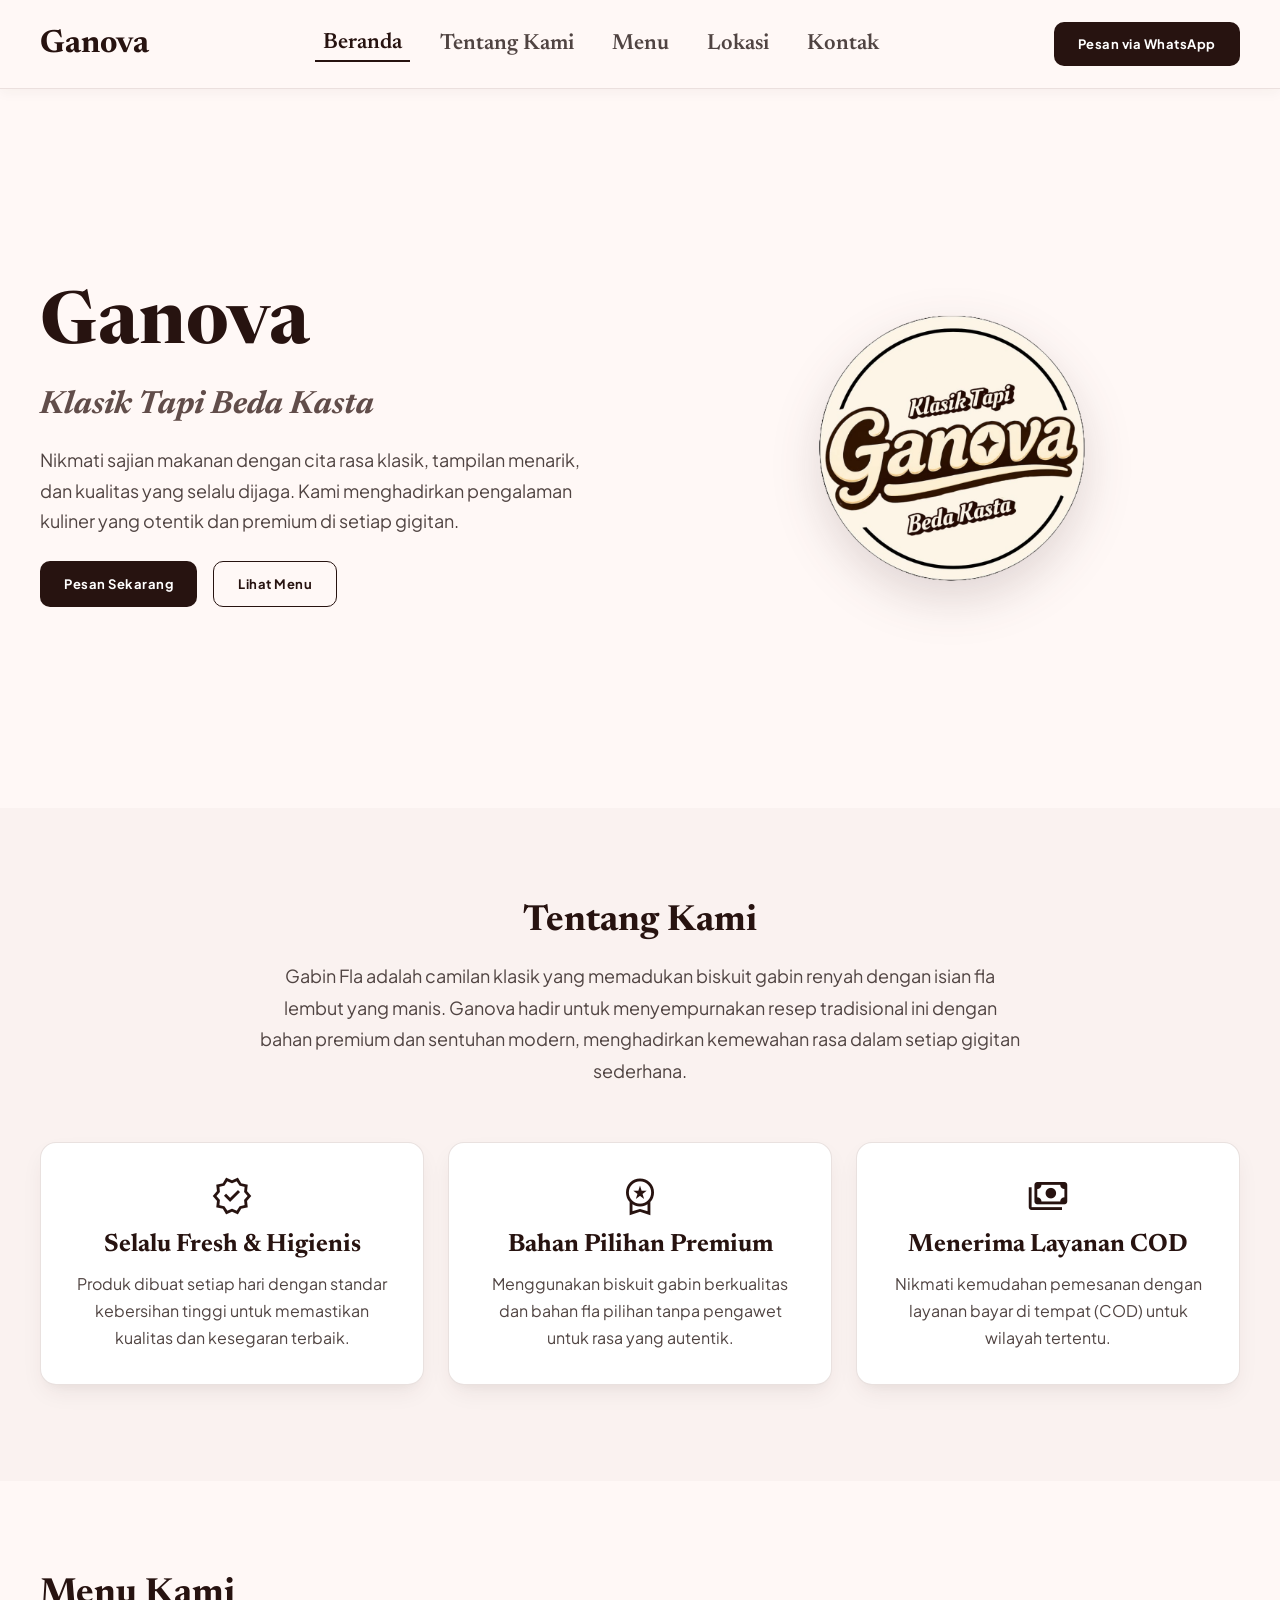
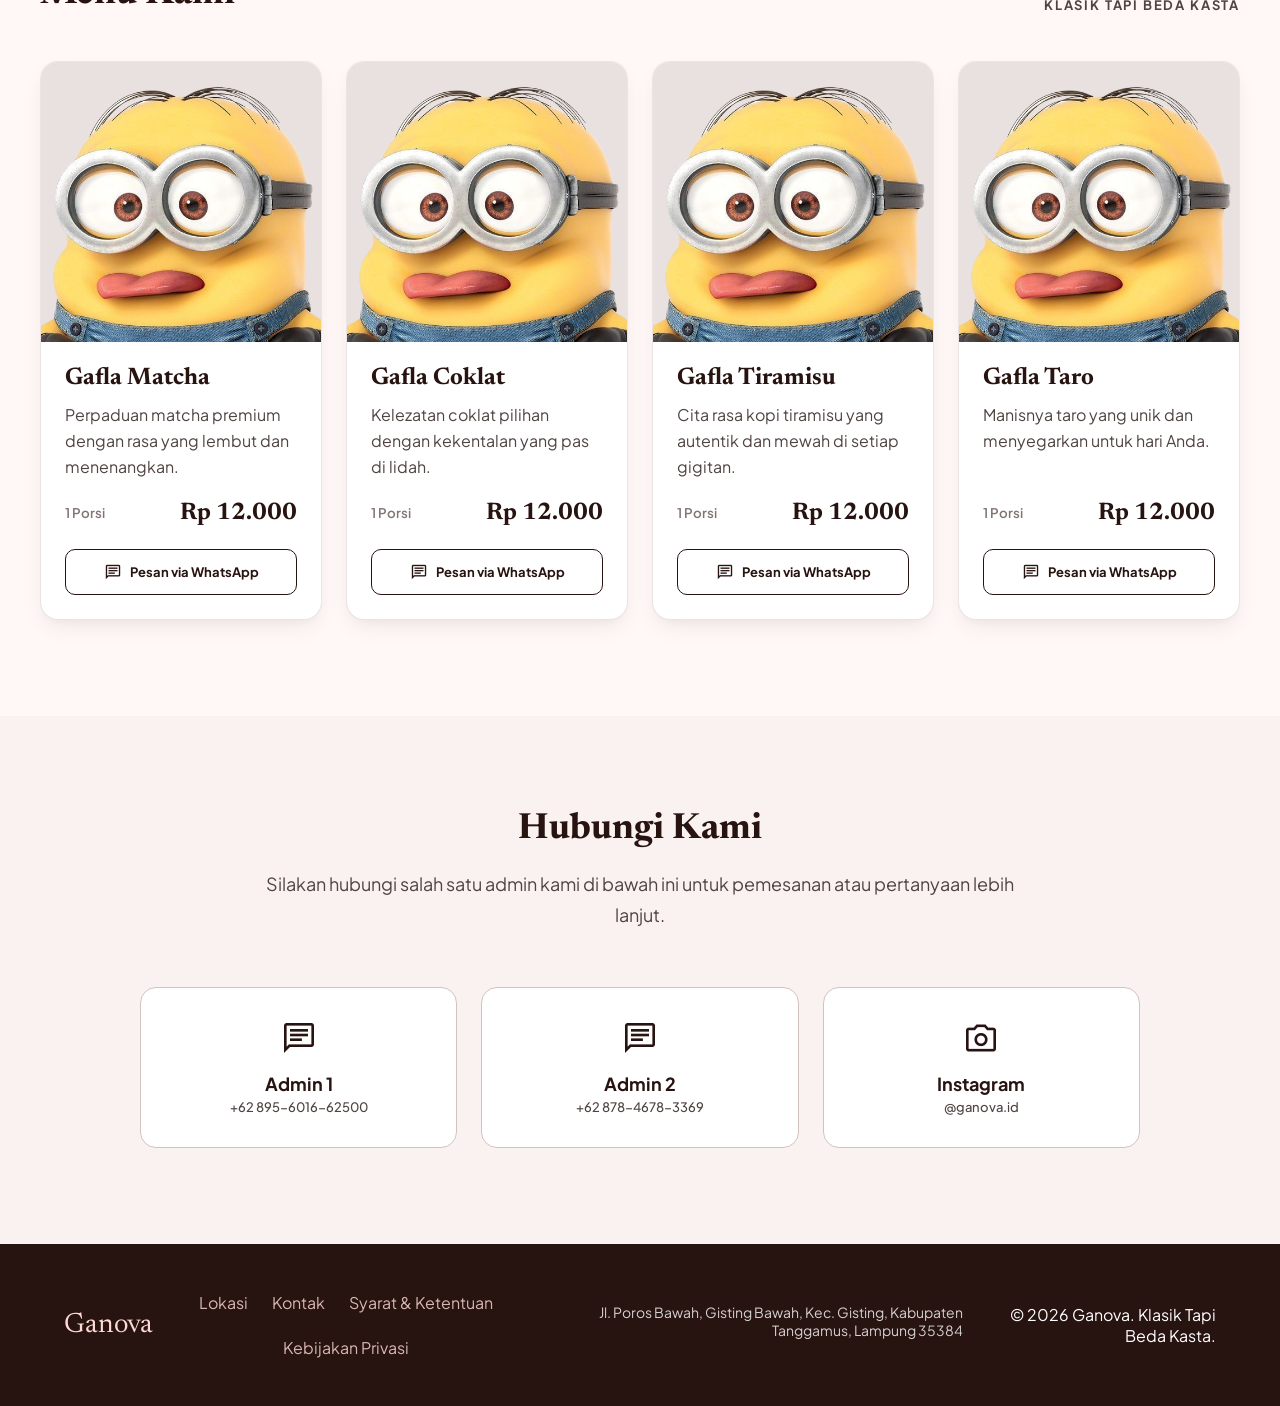
==== index.html @ 802fef18 "Update source code ganova" ====
<!DOCTYPE html>
<html lang="id">

<head>
  <meta charset="UTF-8" />
  <meta name="viewport" content="width=device-width, initial-scale=1.0" />

  <title>Ganova - Klasik Tapi Beda Kasta</title>

  <meta name="description"
    content="Nikmati sajian makanan dengan cita rasa klasik, tampilan menarik, dan kualitas yang selalu dijaga." />

  <!-- Google Fonts -->
  <link
    href="https://fonts.googleapis.com/css2?family=Newsreader:ital,opsz,wght@0,6..72,400..800;1,6..72,400..800&family=Plus+Jakarta+Sans:wght@400;500;600;700&display=swap"
    rel="stylesheet" />

  <!-- Material Icon -->
  <link href="https://fonts.googleapis.com/css2?family=Material+Symbols+Outlined" rel="stylesheet" />

  <!-- CSS -->
  <link rel="stylesheet" href="css/styles.css" />
</head>

<body>

  <!-- Header -->
  <header class="header">
    <div class="container nav-wrap">

      <a href="#beranda" class="logo">Ganova</a>

      <nav class="nav">
        <a href="#beranda" class="active">Beranda</a>
        <a href="#tentang">Tentang Kami</a>
        <a href="#menu">Menu</a>
        <a href="javascript:void(0)" id="linkLokasiNav">Lokasi</a>
        <a href="#kontak">Kontak</a>
      </nav>

      <div class="header-action">
        <a href="#kontak" class="btn btn-main desktop-btn">
          Pesan via WhatsApp
        </a>

        <button class="menu-btn" id="menuBtn" aria-label="Buka menu">
          <span></span>
          <span></span>
          <span></span>
        </button>
      </div>

    </div>

    <!-- Mobile Menu -->
    <div class="mobile-menu" id="mobileMenu">
      <a href="#beranda">Beranda</a>
      <a href="#tentang">Tentang Kami</a>
      <a href="#menu">Menu</a>
      <a href="javascript:void(0)" id="linkLokasiMobile">Lokasi</a>
      <a href="#kontak">Kontak</a>
      <a href="#promo">Promo</a>
      <a href="#galeri">Galeri</a>
      <a href="#testimoni">Testimoni</a>

      <a href="#kontak" class="btn btn-main">
        Pesan via WhatsApp
      </a>
    </div>
  </header>

  <main>

    <!-- Hero -->
    <section class="hero" id="beranda">
      <div class="container hero-grid">

        <div class="hero-text">
          <h1>Ganova</h1>
          <h2>Klasik Tapi Beda Kasta</h2>

          <p>
            Nikmati sajian makanan dengan cita rasa klasik, tampilan menarik,
            dan kualitas yang selalu dijaga. Kami menghadirkan pengalaman
            kuliner yang otentik dan premium di setiap gigitan.
          </p>

          <div class="hero-btn">
            <a href="#kontak" class="btn btn-main">
              Pesan Sekarang
            </a>

            <a href="#menu" class="btn btn-line">
              Lihat Menu
            </a>
          </div>
        </div>

        <div class="hero-img">
          <img src="assets/logo-ganova.png" alt="Logo Ganova" />
        </div>

      </div>
    </section>

    <!-- Tentang Kami -->
    <section class="about" id="tentang">
      <div class="container">

        <div class="section-head">
          <h2>Tentang Kami</h2>

          <p>
            Gabin Fla adalah camilan klasik yang memadukan biskuit gabin renyah dengan isian fla lembut yang manis.
            Ganova hadir untuk menyempurnakan resep tradisional ini dengan bahan premium dan sentuhan modern,
            menghadirkan kemewahan rasa dalam setiap gigitan sederhana.
          </p>
        </div>

        <div class="feature-grid">

          <div class="feature-card">
            <span class="material-symbols-outlined icon">verified</span>

            <h3>Selalu Fresh &amp; Higienis</h3>

            <p>
              Produk dibuat setiap hari dengan standar kebersihan tinggi untuk memastikan kualitas dan kesegaran
              terbaik.
            </p>
          </div>

          <div class="feature-card">
            <span class="material-symbols-outlined icon">workspace_premium</span>

            <h3>Bahan Pilihan Premium</h3>

            <p>
              Menggunakan biskuit gabin berkualitas dan bahan fla pilihan tanpa pengawet untuk rasa yang autentik.
            </p>
          </div>

          <div class="feature-card">
            <span class="material-symbols-outlined icon">payments</span>

            <h3>Menerima Layanan COD</h3>

            <p>
              Nikmati kemudahan pemesanan dengan layanan bayar di tempat (COD) untuk wilayah tertentu.
            </p>
          </div>

        </div>

      </div>
    </section>

    <!-- Menu -->
    <section class="menu" id="menu">
      <div class="container">

        <div class="menu-head">
          <h2>Menu Kami</h2>
          <span>Klasik Tapi Beda Kasta</span>
        </div>

        <div class="menu-grid">

          <!-- Card 1 -->
          <article class="card">
            <div class="card-img">
              <img src="assets/image.png" alt="Gafla Matcha" />
            </div>

            <div class="card-body">
              <div class="card-title">
                <h3>Gafla Matcha</h3>
              </div>

              <p>
                Perpaduan matcha premium dengan rasa yang lembut dan menenangkan.
              </p>

              <div class="card-price">
                <small>1 Porsi</small>
                <strong>Rp 12.000</strong>
              </div>

              <a href="#kontak" class="btn-card">
                <span class="material-symbols-outlined">chat</span>
                Pesan via WhatsApp
              </a>
            </div>
          </article>

          <!-- Card 2 -->
          <article class="card">
            <div class="card-img">
              <img src="assets/image.png" alt="Gafla Coklat" />
            </div>

            <div class="card-body">
              <div class="card-title">
                <h3>Gafla Coklat</h3>
              </div>

              <p>
                Kelezatan coklat pilihan dengan kekentalan yang pas di lidah.
              </p>

              <div class="card-price">
                <small>1 Porsi</small>
                <strong>Rp 12.000</strong>
              </div>

              <a href="#kontak" class="btn-card">
                <span class="material-symbols-outlined">chat</span>
                Pesan via WhatsApp
              </a>
            </div>
          </article>

          <!-- Card 3 -->
          <article class="card">
            <div class="card-img">
              <img src="assets/image.png" alt="Gafla Tiramisu" />
            </div>

            <div class="card-body">
              <div class="card-title">
                <h3>Gafla Tiramisu</h3>
              </div>

              <p>
                Cita rasa kopi tiramisu yang autentik dan mewah di setiap gigitan.
              </p>

              <div class="card-price">
                <small>1 Porsi</small>
                <strong>Rp 12.000</strong>
              </div>

              <a href="#kontak" class="btn-card">
                <span class="material-symbols-outlined">chat</span>
                Pesan via WhatsApp
              </a>
            </div>
          </article>

          <!-- Card 4 -->
          <article class="card">
            <div class="card-img">
              <img src="assets/image.png" alt="Gafla Taro" />
            </div>

            <div class="card-body">
              <div class="card-title">
                <h3>Gafla Taro</h3>
              </div>

              <p>
                Manisnya taro yang unik dan menyegarkan untuk hari Anda.
              </p>

              <div class="card-price">
                <small>1 Porsi</small>
                <strong>Rp 12.000</strong>
              </div>

              <a href="#kontak" class="btn-card">
                <span class="material-symbols-outlined">chat</span>
                Pesan via WhatsApp
              </a>
            </div>
          </article>

        </div>

      </div>
    </section>

    </section>

    <!-- Kontak -->
    <section class="contact" id="kontak">
      <div class="container">

        <div class="section-head">
          <h2>Hubungi Kami</h2>
          <p>
            Silakan hubungi salah satu admin kami di bawah ini untuk pemesanan atau pertanyaan lebih lanjut.
          </p>
        </div>

        <div class="contact-grid">

          <a href="https://wa.me/62895601662500" class="contact-card" target="_blank">
            <span class="material-symbols-outlined">chat</span>
            <div class="contact-info">
              <strong>Admin 1</strong>
              <span>+62 895-6016-62500</span>
            </div>
          </a>

          <a href="https://wa.me/6287846783369" class="contact-card" target="_blank">
            <span class="material-symbols-outlined">chat</span>
            <div class="contact-info">
              <strong>Admin 2</strong>
              <span>+62 878-4678-3369</span>
            </div>
          </a>

          <a href="https://www.instagram.com/ganova.id?igsh=dWx3NWhpM2NxdHR5" class="contact-card" target="_blank">
            <span class="material-symbols-outlined">photo_camera</span>
            <div class="contact-info">
              <strong>Instagram</strong>
              <span>@ganova.id</span>
            </div>
          </a>

        </div>

      </div>
    </section>

  </main>

  <!-- Footer -->
  <footer class="footer">
    <div class="footer-logo">Ganova</div>

    <nav class="footer-nav">
      <a href="javascript:void(0)" id="linkLokasiFooter">Lokasi</a>
      <a href="#kontak">Kontak</a>
      <a href="javascript:void(0)" id="linkSyarat">Syarat &amp; Ketentuan</a>
      <a href="javascript:void(0)" id="linkPrivasi">Kebijakan Privasi</a>
    </nav>

    <p style="margin-bottom: 8px; opacity: 0.8; font-size: 14px;">
      Jl. Poros Bawah, Gisting Bawah, Kec. Gisting, Kabupaten Tanggamus, Lampung 35384
    </p>
    <p>© 2026 Ganova. Klasik Tapi Beda Kasta.</p>
  </footer>

  <!-- Modals -->
  <div id="modalSyarat" class="modal">
    <div class="modal-content">
      <span class="close-modal" id="closeSyarat">&times;</span>
      <h2>Syarat &amp; Ketentuan</h2>
      <div class="modal-body">
        <h3>1. Pemesanan</h3>
        <p>Pemesanan dapat dilakukan melalui WhatsApp resmi yang tertera di situs web kami. Harap memberikan detail
          pesanan (varian rasa dan jumlah) serta alamat pengiriman dengan jelas.</p>

        <h3>2. Pembayaran</h3>
        <ul>
          <li>Kami menerima pembayaran melalui Transfer Bank dan Bayar di Tempat (COD).</li>
          <li>Untuk metode COD, hanya berlaku untuk wilayah jangkauan tertentu.</li>
          <li>Pembayaran transfer harus dikonfirmasi dengan bukti transfer yang sah.</li>
        </ul>

        <h3>3. Pengiriman</h3>
        <p>Pengiriman akan dilakukan pada hari yang sama atau sesuai jadwal yang disepakati setelah pesanan
          dikonfirmasi. Biaya pengiriman ditanggung oleh pembeli kecuali ada promo khusus.</p>

        <h3>4. Pembatalan &amp; Pengembalian</h3>
        <p>Pesanan yang sudah diproses tidak dapat dibatalkan. Pengembalian produk hanya diterima jika terjadi kesalahan
          varian atau kerusakan produk saat diterima, dengan menyertakan bukti foto/video.</p>
      </div>
    </div>
  </div>

  <div id="modalPrivasi" class="modal">
    <div class="modal-content">
      <span class="close-modal" id="closePrivasi">&times;</span>
      <h2>Kebijakan Privasi</h2>
      <div class="modal-body">
        <h3>1. Informasi yang Kami Kumpulkan</h3>
        <p>Kami hanya mengumpulkan informasi yang diperlukan untuk memproses pesanan Anda, seperti nama, nomor telepon,
          dan alamat pengiriman.</p>

        <h3>2. Penggunaan Informasi</h3>
        <p>Informasi Anda digunakan semata-mata untuk memproses dan mengirimkan pesanan Anda, serta menghubungi Anda
          terkait status pesanan.</p>

        <h3>3. Keamanan Data</h3>
        <p>Kami berkomitmen untuk menjaga keamanan data pribadi Anda dan tidak akan membagikannya kepada pihak ketiga
          tanpa izin Anda, kecuali diperlukan untuk proses pengiriman.</p>
      </div>
    </div>
  </div>

  <div id="modalLokasi" class="modal">
    <div class="modal-content">
      <span class="close-modal" id="closeLokasi">&times;</span>
      <h2>Lokasi Kami</h2>
      <div class="modal-body">
        <div class="location-modal-info">
          <span class="material-symbols-outlined"
            style="font-size: 48px; color: var(--primary); margin-bottom: 16px; display: block;">location_on</span>
          <h3>Jl. Poros Bawah, Gisting Bawah, Kec. Gisting, Kabupaten Tanggamus, Lampung 35384</h3>

          <div style="margin-top: 24px; display: flex; flex-direction: column; gap: 12px;">
            <a href="https://www.google.com/maps/place/5%C2%B026'13.3%22S+104%C2%B043'25.2%22E/@-5.4364785,104.7229355,17.5z/data=!4m4!3m3!8m2!3d-5.4370361!4d104.7236637?hl=en&entry=ttu&g_ep=EgoyMDI2MDUwNi4wIKXMDSoASAFQAw%3D%3D"
              target="_blank" class="btn btn-main" style="width: 100%;">
              Lihat di Google Maps
            </a>

            <div
              style="background: var(--soft); padding: 20px; border-radius: 12px; text-align: left; margin-top: 12px;">
              <h4 style="color: var(--primary); margin-bottom: 8px;">Jam Operasional</h4>
              <p>Senin - Minggu: 09:00 - 21:00 WIB</p>
            </div>
          </div>
        </div>
      </div>
    </div>
  </div>

  <script src="js/script.js"></script>
</body>

</html>
---- css/styles.css ----
/* =========================
   Global Style
========================= */

:root {
    --bg: #fff8f6;
    --surface: #ffffff;
    --soft: #faf2f0;
    --soft-2: #e8e1df;
    --primary: #271310;
    --primary-2: #3e2723;
    --text: #1e1b1a;
    --muted: #504442;
    --line: #d3c3c0;
    --cream: #ffdad4;
    --shadow: 0 10px 25px -5px rgba(62, 39, 35, 0.08),
        0 8px 10px -6px rgba(62, 39, 35, 0.04);
}

* {
    box-sizing: border-box;
    margin: 0;
    padding: 0;
}

html {
    scroll-behavior: smooth;
}

body {
    font-family: "Plus Jakarta Sans", sans-serif;
    background: var(--bg);
    color: var(--text);
    padding-top: 88px;
}

img {
    max-width: 100%;
    display: block;
}

a {
    color: inherit;
    text-decoration: none;
}

.container {
    width: min(100% - 40px, 1200px);
    margin-inline: auto;
}

h1,
h2,
h3,
.logo,
.footer-logo {
    font-family: "Newsreader", serif;
}

/* =========================
   Button
========================= */

.btn {
    display: inline-flex;
    align-items: center;
    justify-content: center;
    padding: 14px 24px;
    border-radius: 10px;
    font-size: 13px;
    font-weight: 700;
    letter-spacing: 0.04em;
    transition: 0.25s ease;
}

.btn-main {
    background: var(--primary);
    color: white;
}

.btn-main:hover {
    opacity: 0.88;
}

.btn-line {
    border: 1px solid var(--primary);
    color: var(--primary);
    background: transparent;
}

.btn-line:hover {
    background: rgba(39, 19, 16, 0.06);
}

/* =========================
   Header
========================= */

.header {
    position: fixed;
    inset: 0 0 auto;
    z-index: 100;
    background: rgba(255, 248, 246, 0.95);
    backdrop-filter: blur(12px);
    border-bottom: 1px solid rgba(211, 195, 192, 0.45);
    box-shadow: 0 4px 12px rgba(62, 39, 35, 0.04);
}

.nav-wrap {
    height: 88px;
    display: flex;
    align-items: center;
    justify-content: space-between;
    gap: 24px;
}

.logo {
    font-size: 32px;
    font-weight: 700;
    color: var(--primary);
}

.nav {
    display: flex;
    align-items: center;
    gap: 22px;
}

.nav a {
    font-family: "Newsreader", serif;
    font-size: 22px;
    font-weight: 600;
    color: var(--muted);
    padding: 6px 8px;
    border-radius: 8px;
    transition: 0.25s ease;
}

.nav a:hover {
    color: var(--primary);
    background: rgba(232, 227, 203, 0.55);
}

.nav a.active {
    color: var(--primary);
    border-bottom: 2px solid var(--primary);
    border-radius: 0;
}

.header-action {
    display: flex;
    align-items: center;
    gap: 16px;
}

.menu-btn {
    width: 42px;
    height: 42px;
    display: none;
    flex-direction: column;
    justify-content: center;
    gap: 5px;
    border: 0;
    background: transparent;
    cursor: pointer;
}

.menu-btn span {
    width: 26px;
    height: 2px;
    background: var(--primary);
    transition: 0.25s ease;
}

.mobile-menu {
    display: none;
}

/* =========================
   Hero
========================= */

.hero {
    min-height: 80vh;
    display: flex;
    align-items: center;
    padding: 80px 0;
    background: var(--bg);
}

.hero-grid {
    display: grid;
    grid-template-columns: 1fr 1fr;
    gap: 48px;
    align-items: center;
}

.hero-text {
    display: flex;
    flex-direction: column;
    gap: 24px;
}

.hero-text h1 {
    font-size: clamp(48px, 7vw, 72px);
    line-height: 1.05;
    color: var(--primary);
}

.hero-text h2 {
    font-size: 32px;
    color: rgba(62, 39, 35, 0.82);
    font-style: italic;
}

.hero-text p {
    max-width: 560px;
    font-size: 18px;
    line-height: 1.7;
    color: var(--muted);
}

.hero-btn {
    display: flex;
    flex-wrap: wrap;
    gap: 16px;
}

.hero-img {
    display: flex;
    justify-content: center;
}

.hero-img img {
    width: min(100%, 380px);
    aspect-ratio: 1 / 1;
    object-fit: cover;
    border-radius: 999px;
    filter: drop-shadow(0 18px 24px rgba(62, 39, 35, 0.16));
}

/* =========================
   About
========================= */

.about {
    padding: 96px 0;
    background: var(--soft);
}

.section-head {
    max-width: 760px;
    margin: 0 auto 56px;
    text-align: center;
}

.section-head h2 {
    font-size: 36px;
    color: var(--primary);
    margin-bottom: 20px;
}

.section-head p {
    font-size: 18px;
    line-height: 1.75;
    color: var(--muted);
}

.feature-grid {
    display: grid;
    grid-template-columns: repeat(3, 1fr);
    gap: 24px;
}

.feature-card {
    background: var(--surface);
    padding: 32px;
    border-radius: 16px;
    text-align: center;
    border: 1px solid rgba(211, 195, 192, 0.5);
    box-shadow: var(--shadow);
}

.feature-card .icon {
    font-size: 42px;
    color: var(--primary);
    margin-bottom: 16px;
}

.feature-card h3 {
    font-size: 25px;
    color: var(--primary);
    margin-bottom: 12px;
}

.feature-card p {
    line-height: 1.7;
    color: var(--muted);
}

/* =========================
   Menu
========================= */

.menu {
    padding: 96px 0;
    background: var(--bg);
}

.menu-head {
    display: flex;
    align-items: end;
    justify-content: space-between;
    gap: 24px;
    margin-bottom: 48px;
}

.menu-head h2 {
    font-size: 36px;
    color: var(--primary);
}

.menu-head span {
    font-size: 13px;
    font-weight: 700;
    letter-spacing: 0.14em;
    text-transform: uppercase;
    color: var(--muted);
}

.menu-grid {
    display: grid;
    grid-template-columns: repeat(4, 1fr);
    gap: 24px;
}

.card {
    display: flex;
    flex-direction: column;
    height: 100%;
    background: var(--surface);
    border-radius: 18px;
    overflow: hidden;
    border: 1px solid rgba(211, 195, 192, 0.45);
    box-shadow: var(--shadow);
}

.card-img {
    aspect-ratio: 1 / 1;
    background: var(--soft-2);
}

.card-img img {
    width: 100%;
    height: 100%;
    object-fit: cover;
}

.card-body {
    flex: 1;
    display: flex;
    flex-direction: column;
    padding: 24px;
}

.card-title {
    display: flex;
    justify-content: space-between;
    align-items: start;
    gap: 10px;
    margin-bottom: 12px;
}

.card-title h3 {
    font-size: 24px;
    color: var(--primary);
}

.card-title span {
    padding: 5px 8px;
    border-radius: 6px;
    background: rgba(39, 19, 16, 0.06);
    color: var(--primary);
    font-size: 12px;
    font-weight: 700;
    white-space: nowrap;
}

.card-body p {
    flex: 1;
    line-height: 1.65;
    color: var(--muted);
    margin-bottom: 20px;
}

.card-price {
    display: flex;
    align-items: center;
    justify-content: space-between;
    gap: 12px;
    margin-bottom: 24px;
}

.card-price small {
    color: #827472;
    font-weight: 600;
}

.card-price strong {
    font-family: "Newsreader", serif;
    font-size: 24px;
    color: var(--primary);
}

.btn-card {
    width: 100%;
    display: inline-flex;
    align-items: center;
    justify-content: center;
    gap: 8px;
    padding: 13px 16px;
    border-radius: 10px;
    border: 1px solid var(--primary);
    color: var(--primary);
    font-size: 13px;
    font-weight: 700;
    transition: 0.25s ease;
}

.btn-card:hover {
    background: var(--primary);
    color: white;
}

.btn-card .material-symbols-outlined {
    font-size: 18px;
}

/* =========================
   Location
========================= */

.location {
    padding: 96px 0;
    background: var(--bg);
}

.location-grid {
    display: grid;
    grid-template-columns: repeat(2, 1fr);
    gap: 32px;
    max-width: 900px;
    margin: 0 auto;
}

.location-card {
    display: flex;
    align-items: flex-start;
    gap: 20px;
    background: var(--surface);
    padding: 32px;
    border-radius: 20px;
    border: 1px solid var(--line);
    box-shadow: var(--shadow);
}

.location-card .material-symbols-outlined {
    font-size: 32px;
    color: var(--primary);
    background: var(--soft);
    padding: 12px;
    border-radius: 12px;
}

.location-info h3 {
    font-size: 20px;
    color: var(--primary);
    margin-bottom: 8px;
}

.location-info p {
    color: var(--muted);
    line-height: 1.6;
}

@media (max-width: 768px) {
    .location-grid {
        grid-template-columns: 1fr;
    }
}

/* =========================
   Contact
========================= */

.contact {
    padding: 96px 0;
    background: var(--soft);
}

.contact-grid {
    display: grid;
    grid-template-columns: repeat(3, 1fr);
    gap: 24px;
    max-width: 1000px;
    margin: 0 auto;
}

.contact-card {
    display: flex;
    flex-direction: column;
    align-items: center;
    text-align: center;
    gap: 16px;
    background: var(--surface);
    padding: 32px 24px;
    border-radius: 16px;
    border: 1px solid var(--line);
    transition: 0.25s ease;
}

.contact-card:hover {
    transform: translateY(-5px);
    box-shadow: var(--shadow);
    border-color: var(--primary);
}

.contact-card .material-symbols-outlined {
    font-size: 36px;
    color: var(--primary);
}

.contact-info {
    display: flex;
    flex-direction: column;
}

.contact-info strong {
    font-size: 18px;
    color: var(--primary);
    margin-bottom: 4px;
}

.contact-info span {
    color: var(--muted);
    font-size: 13px;
    font-weight: 500;
}

@media (max-width: 992px) {
    .contact-grid {
        grid-template-columns: repeat(2, 1fr);
        max-width: 700px;
    }
}

@media (max-width: 640px) {
    .contact-grid {
        grid-template-columns: 1fr;
    }
}

/* =========================
   Footer
========================= */

.footer {
    display: flex;
    align-items: center;
    justify-content: space-between;
    gap: 24px;
    padding: 48px 64px;
    background: var(--primary);
    color: white;
}

.footer-logo {
    font-size: 28px;
    color: var(--cream);
}

.footer-nav {
    display: flex;
    flex-wrap: wrap;
    justify-content: center;
    gap: 24px;
}

.footer-nav a {
    color: rgba(255, 218, 212, 0.82);
    transition: 0.25s ease;
}

.footer-nav a:hover {
    color: var(--cream);
    text-decoration: underline;
}

.footer p {
    text-align: right;
    color: white;
}

/* =========================
   Responsive
========================= */

/* =========================
   Modal
========================= */

.modal {
    display: none;
    position: fixed;
    z-index: 1000;
    left: 0;
    top: 0;
    width: 100%;
    height: 100%;
    background-color: rgba(0, 0, 0, 0.6);
    backdrop-filter: blur(8px);
    overflow-y: auto;
    padding: 20px;
}

.modal-content {
    background-color: var(--surface);
    margin: 40px auto;
    padding: 40px;
    border-radius: 24px;
    width: 100%;
    max-width: 760px;
    position: relative;
    box-shadow: 0 25px 50px -12px rgba(0, 0, 0, 0.25);
    animation: modalFadeIn 0.3s ease;
}

@keyframes modalFadeIn {
    from { opacity: 0; transform: translateY(-20px); }
    to { opacity: 1; transform: translateY(0); }
}

.close-modal {
    position: absolute;
    right: 24px;
    top: 20px;
    font-size: 32px;
    color: var(--muted);
    cursor: pointer;
    transition: 0.2s ease;
}

.close-modal:hover {
    color: var(--primary);
    transform: rotate(90deg);
}

.modal-content h2 {
    font-size: 32px;
    color: var(--primary);
    margin-bottom: 24px;
    padding-right: 40px;
}

.modal-body {
    color: var(--muted);
    line-height: 1.8;
}

.modal-body h3 {
    font-size: 18px;
    color: var(--primary);
    margin-top: 24px;
    margin-bottom: 12px;
}

.modal-body ul {
    padding-left: 20px;
    margin-top: 10px;
}

.modal-body li {
    margin-bottom: 8px;
}

@media (max-width: 640px) {
    .modal-content {
        padding: 32px 24px;
        margin: 20px auto;
    }

    .modal-content h2 {
        font-size: 28px;
    }
}

@media (max-width: 1024px) {
    .nav {
        gap: 14px;
    }

    .nav a {
        font-size: 20px;
    }

    .menu-grid {
        grid-template-columns: repeat(2, 1fr);
    }

    .footer {
        flex-direction: column;
        text-align: center;
        padding-inline: 24px;
    }

    .footer p {
        text-align: center;
    }
}

@media (max-width: 768px) {
    body {
        padding-top: 78px;
    }

    .container {
        width: min(100% - 32px, 1200px);
    }

    .nav-wrap {
        height: 78px;
    }

    .nav,
    .desktop-btn {
        display: none;
    }

    .menu-btn {
        display: flex;
    }

    .mobile-menu {
        display: none;
        flex-direction: column;
        gap: 16px;
        padding: 20px 24px 28px;
        background: var(--bg);
        border-top: 1px solid rgba(211, 195, 192, 0.45);
    }

    .mobile-menu.show {
        display: flex;
    }

    .mobile-menu a {
        font-family: "Newsreader", serif;
        font-size: 24px;
        font-weight: 600;
        color: var(--muted);
    }

    .mobile-menu .btn {
        font-family: "Plus Jakarta Sans", sans-serif;
        font-size: 13px;
        color: white;
        margin-top: 8px;
    }

    .menu-btn.open span:nth-child(1) {
        transform: translateY(7px) rotate(45deg);
    }

    .menu-btn.open span:nth-child(2) {
        opacity: 0;
    }

    .menu-btn.open span:nth-child(3) {
        transform: translateY(-7px) rotate(-45deg);
    }

    .hero {
        padding: 56px 0;
    }

    .hero-grid {
        grid-template-columns: 1fr;
        gap: 36px;
    }

    .hero-text {
        order: 2;
    }

    .hero-img {
        order: 1;
    }

    .hero-text h1 {
        font-size: 48px;
    }

    .hero-text h2 {
        font-size: 28px;
    }

    .hero-text p {
        font-size: 16px;
    }

    .feature-grid {
        grid-template-columns: 1fr;
    }

    .menu-head {
        display: block;
    }

    .menu-head span {
        display: none;
    }

    .menu-grid {
        grid-template-columns: 1fr;
    }
}

@media (max-width: 480px) {
    .logo {
        font-size: 28px;
    }

    .hero-btn {
        flex-direction: column;
    }

    .btn {
        width: 100%;
    }

    .hero-img img {
        width: 260px;
    }

    .section-head h2,
    .menu-head h2 {
        font-size: 32px;
    }

    .card-body {
        padding: 20px;
    }
}
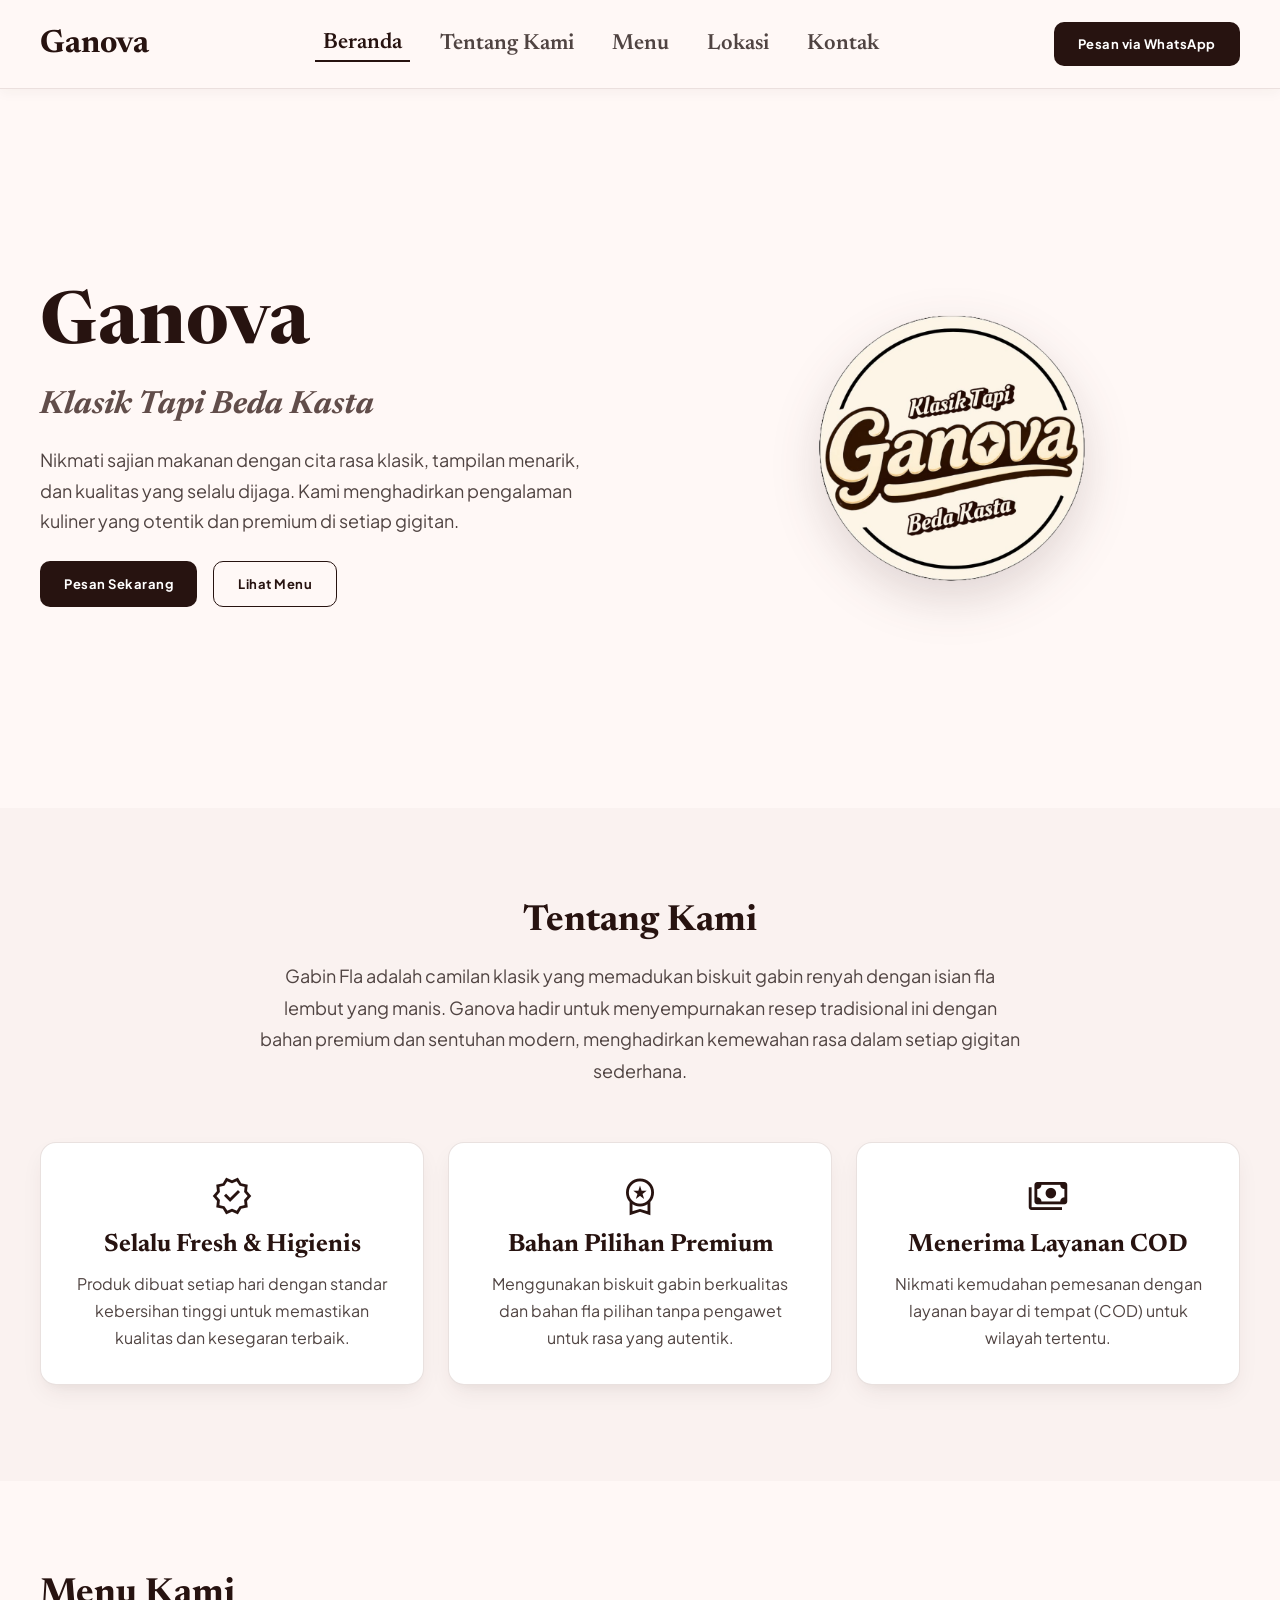
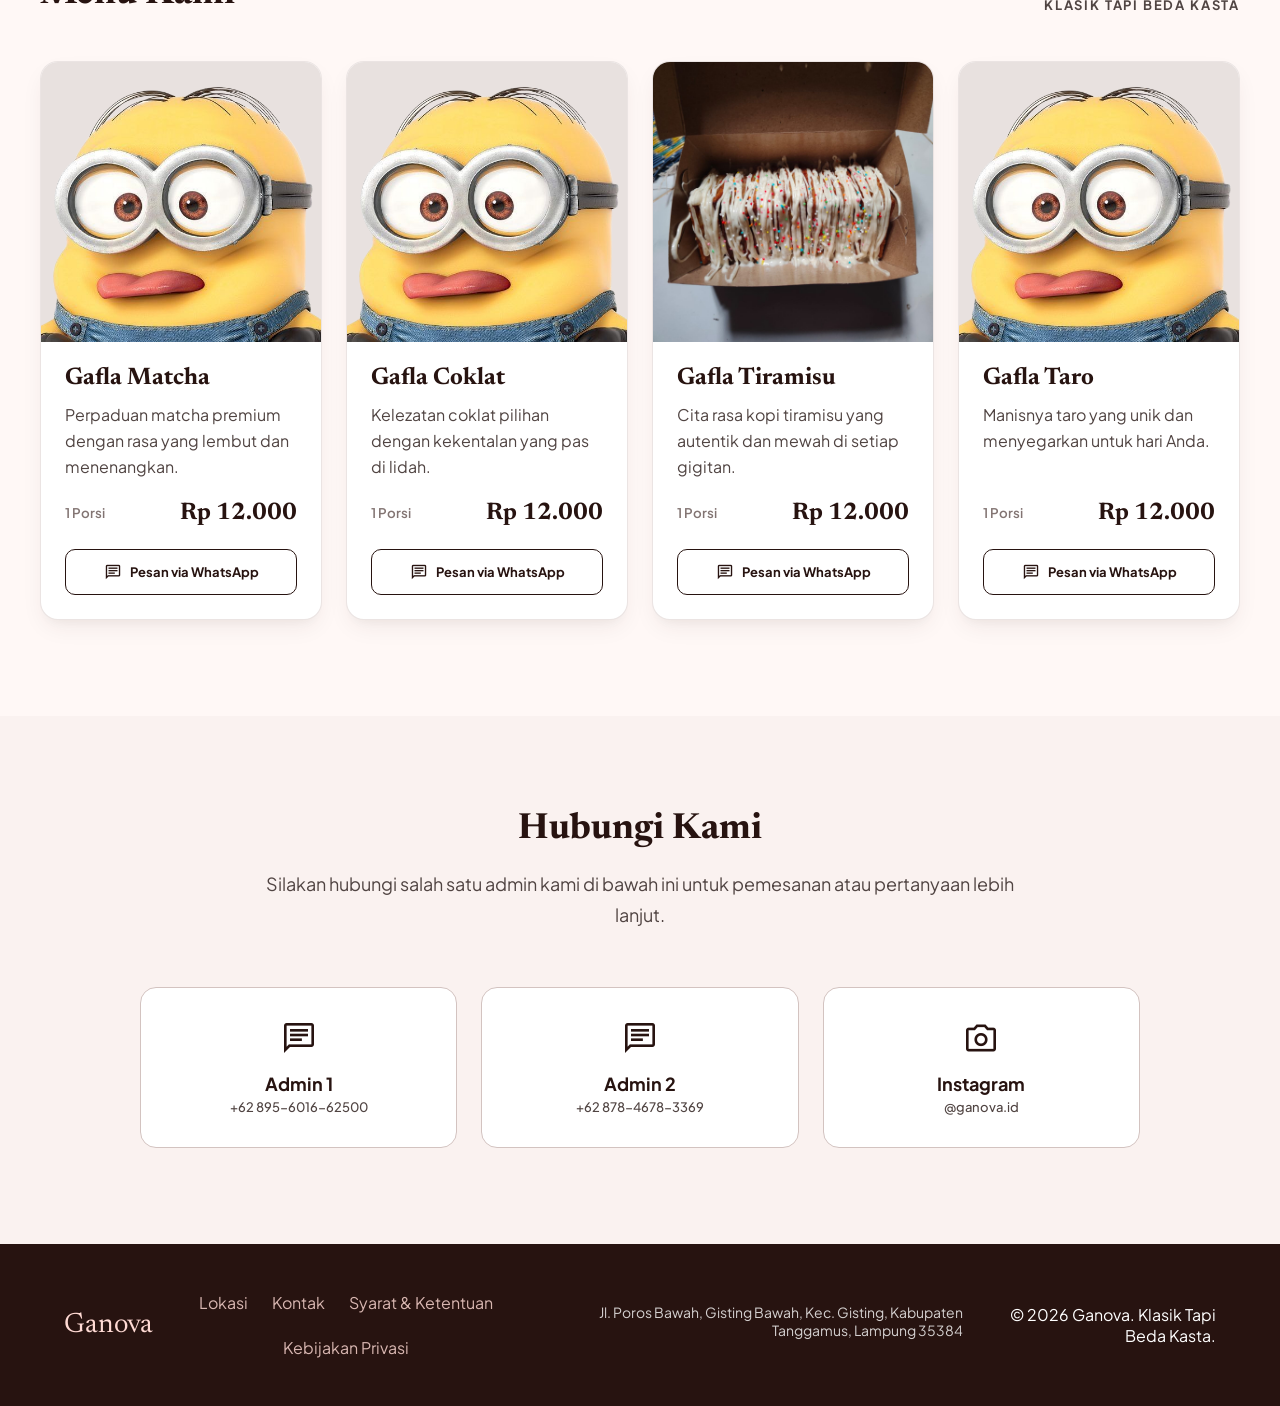
==== commit 97706d4d: "Update source code ganova" ====
--- a/index.html
+++ b/index.html
@@ -59,9 +59,6 @@
       <a href="#menu">Menu</a>
       <a href="javascript:void(0)" id="linkLokasiMobile">Lokasi</a>
       <a href="#kontak">Kontak</a>
-      <a href="#promo">Promo</a>
-      <a href="#galeri">Galeri</a>
-      <a href="#testimoni">Testimoni</a>
 
       <a href="#kontak" class="btn btn-main">
         Pesan via WhatsApp
@@ -223,7 +220,7 @@
           <!-- Card 3 -->
           <article class="card">
             <div class="card-img">
-              <img src="assets/image.png" alt="Gafla Tiramisu" />
+              <img src="assets/img-tiramisu.jpeg" alt="Gafla Tiramisu" />
             </div>
 
             <div class="card-body">
@@ -401,7 +398,7 @@
           <h3>Jl. Poros Bawah, Gisting Bawah, Kec. Gisting, Kabupaten Tanggamus, Lampung 35384</h3>
 
           <div style="margin-top: 24px; display: flex; flex-direction: column; gap: 12px;">
-            <a href="https://www.google.com/maps/place/5%C2%B026'13.3%22S+104%C2%B043'25.2%22E/@-5.4364785,104.7229355,17.5z/data=!4m4!3m3!8m2!3d-5.4370361!4d104.7236637?hl=en&entry=ttu&g_ep=EgoyMDI2MDUwNi4wIKXMDSoASAFQAw%3D%3D"
+            <a href="https://www.google.com/maps/place/5%C2%B026'13.2%22S+104%C2%B043'26.1%22E/@-5.4369895,104.7213337,17z/data=!3m1!4b1!4m4!3m3!8m2!3d-5.4369895!4d104.7239086?hl=en&entry=ttu&g_ep=EgoyMDI2MDUwNi4wIKXMDSoASAFQAw%3D%3D"
               target="_blank" class="btn btn-main" style="width: 100%;">
               Lihat di Google Maps
             </a>
--- a/css/styles.css
+++ b/css/styles.css
@@ -790,6 +790,8 @@
 
     .hero-text {
         order: 2;
+        text-align: center;
+        align-items: center;
     }
 
     .hero-img {
@@ -822,6 +824,21 @@
 
     .menu-grid {
         grid-template-columns: 1fr;
+    }
+
+    .footer {
+        flex-direction: column;
+        text-align: center;
+        padding: 40px 20px;
+    }
+
+    .footer-nav {
+        flex-direction: column;
+        gap: 16px;
+    }
+
+    .footer p {
+        text-align: center;
     }
 }
 
@@ -850,4 +867,9 @@
     .card-body {
         padding: 20px;
     }
+
+    .modal-content {
+        padding: 24px 20px;
+        margin: 20% auto;
+    }
 }
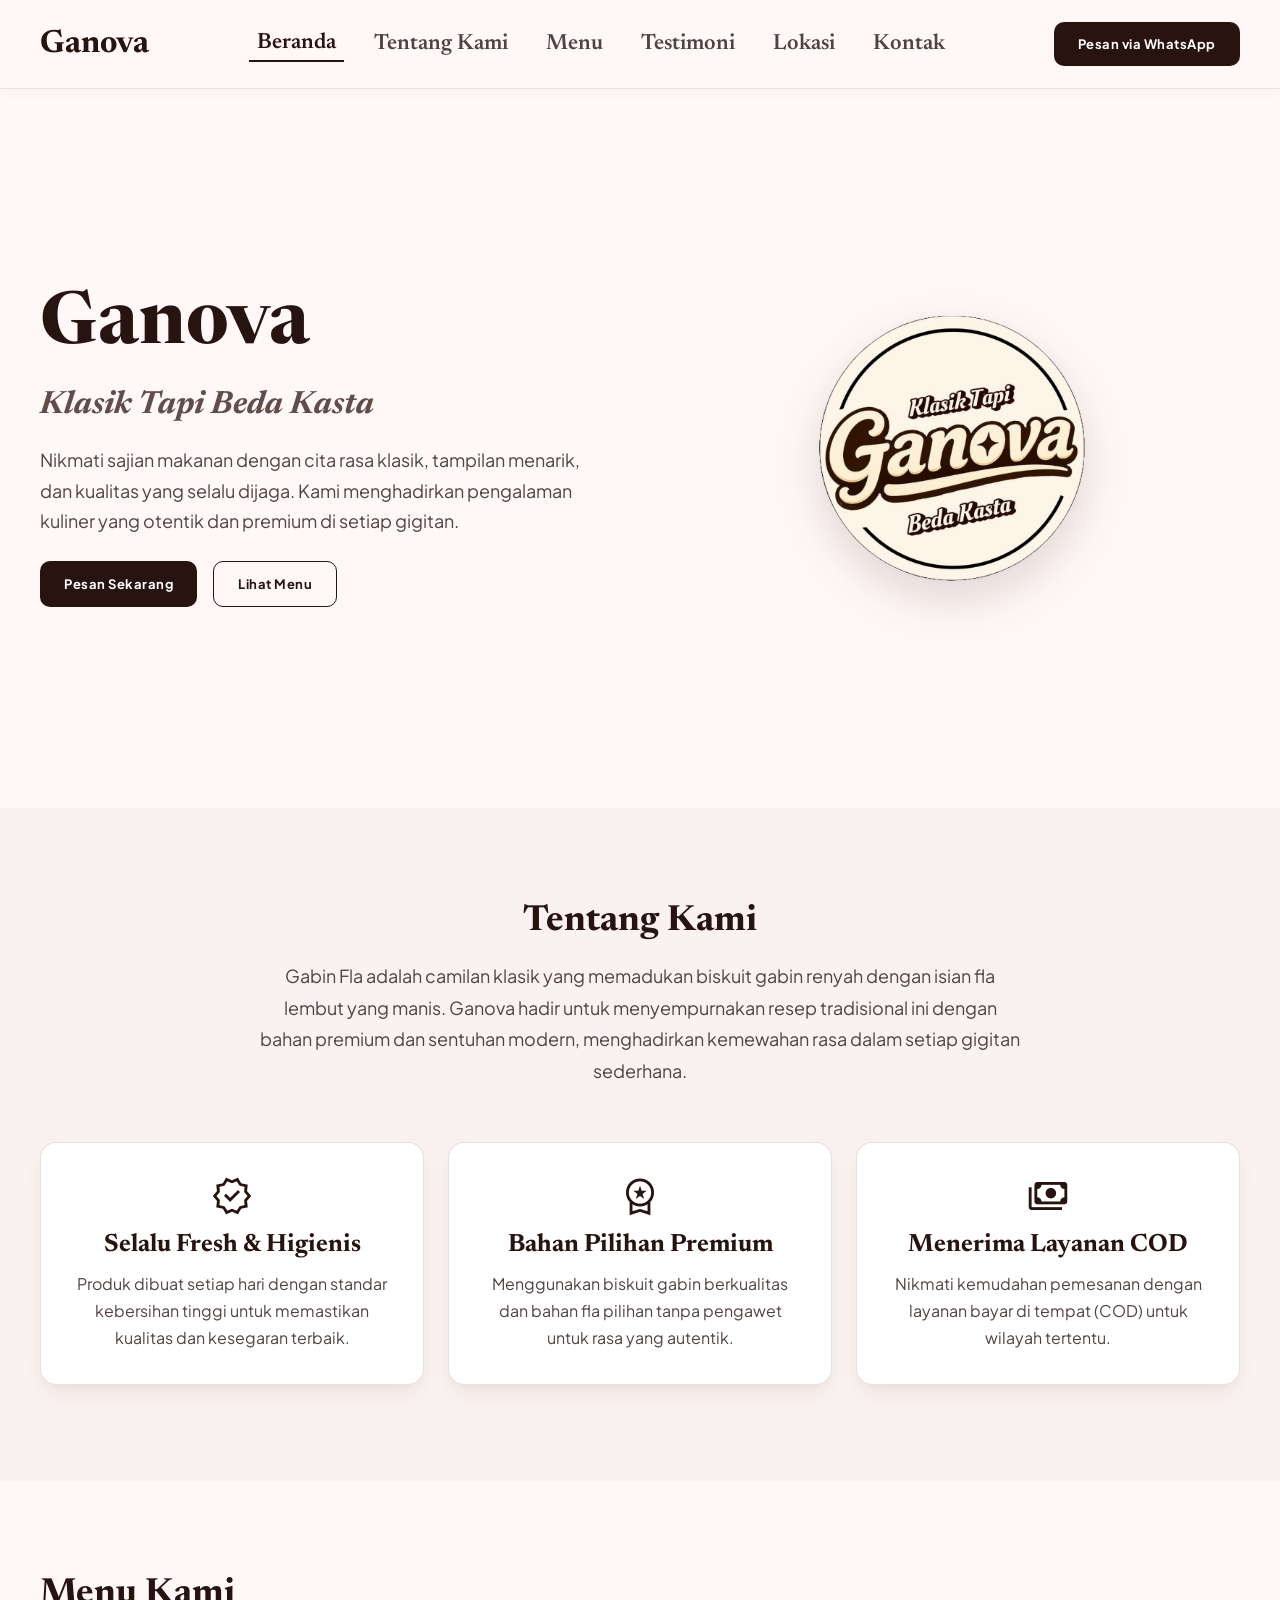
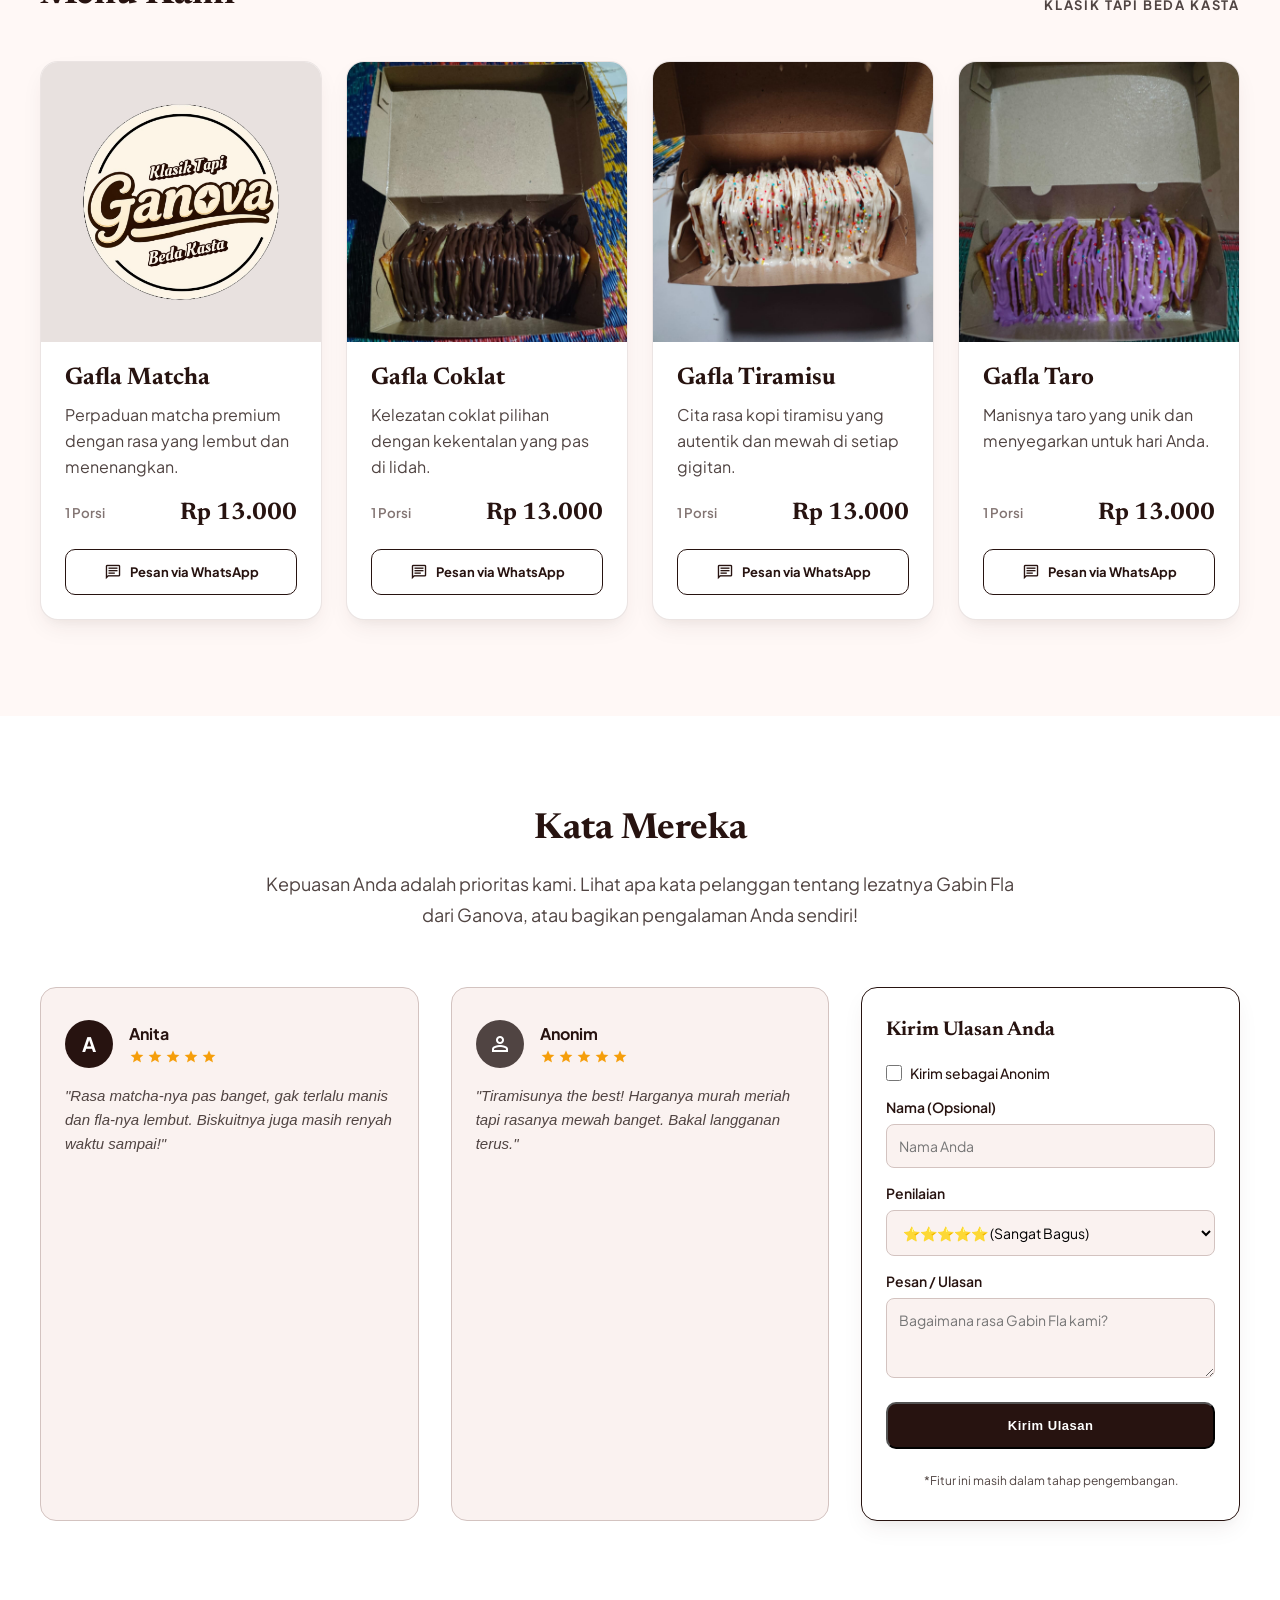
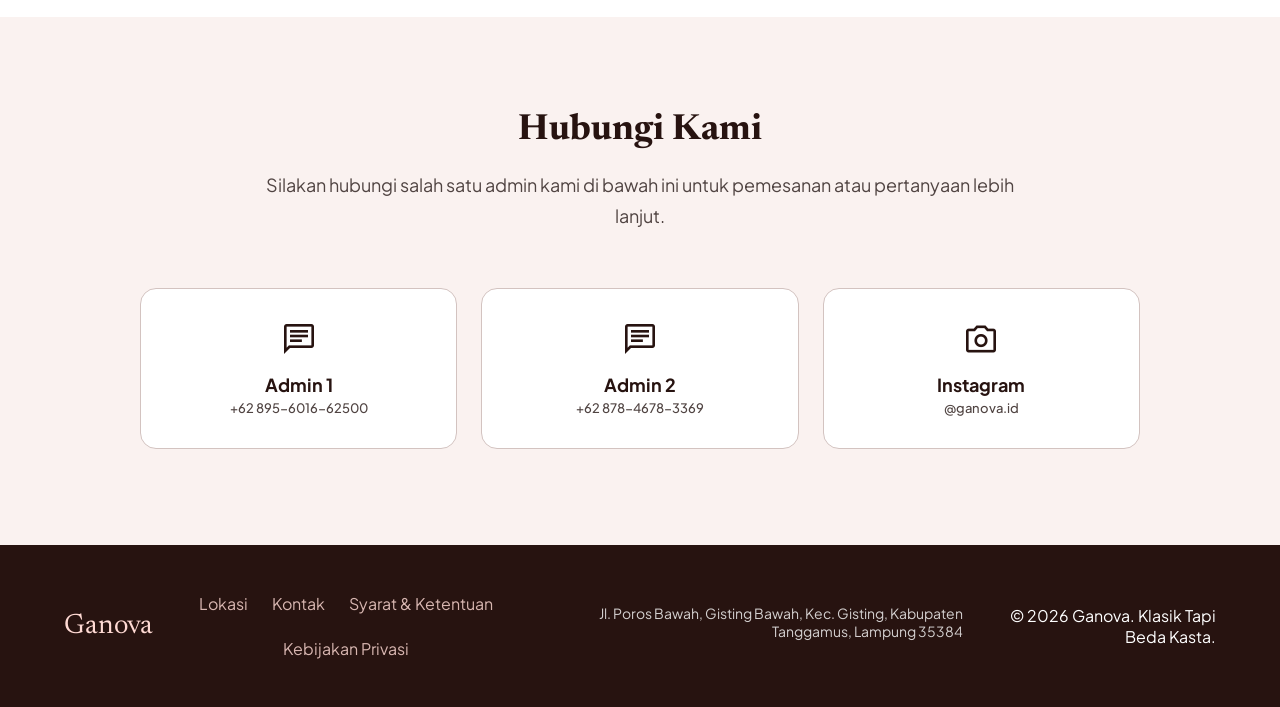
==== commit 15d2df88: "Update repository content" ====
--- a/index.html
+++ b/index.html
@@ -34,6 +34,7 @@
         <a href="#beranda" class="active">Beranda</a>
         <a href="#tentang">Tentang Kami</a>
         <a href="#menu">Menu</a>
+        <a href="#testimoni">Testimoni</a>
         <a href="javascript:void(0)" id="linkLokasiNav">Lokasi</a>
         <a href="#kontak">Kontak</a>
       </nav>
@@ -57,6 +58,7 @@
       <a href="#beranda">Beranda</a>
       <a href="#tentang">Tentang Kami</a>
       <a href="#menu">Menu</a>
+      <a href="#testimoni">Testimoni</a>
       <a href="javascript:void(0)" id="linkLokasiMobile">Lokasi</a>
       <a href="#kontak">Kontak</a>
 
@@ -166,7 +168,7 @@
           <!-- Card 1 -->
           <article class="card">
             <div class="card-img">
-              <img src="assets/image.png" alt="Gafla Matcha" />
+              <img src="assets/logo-ganova.png" alt="Gafla Matcha" />
             </div>
 
             <div class="card-body">
@@ -180,7 +182,7 @@
 
               <div class="card-price">
                 <small>1 Porsi</small>
-                <strong>Rp 12.000</strong>
+                <strong>Rp 13.000</strong>
               </div>
 
               <a href="#kontak" class="btn-card">
@@ -193,7 +195,7 @@
           <!-- Card 2 -->
           <article class="card">
             <div class="card-img">
-              <img src="assets/image.png" alt="Gafla Coklat" />
+              <img src="assets/img-coklat.jpeg" alt="Gafla Coklat" />
             </div>
 
             <div class="card-body">
@@ -207,7 +209,7 @@
 
               <div class="card-price">
                 <small>1 Porsi</small>
-                <strong>Rp 12.000</strong>
+                <strong>Rp 13.000</strong>
               </div>
 
               <a href="#kontak" class="btn-card">
@@ -234,7 +236,7 @@
 
               <div class="card-price">
                 <small>1 Porsi</small>
-                <strong>Rp 12.000</strong>
+                <strong>Rp 13.000</strong>
               </div>
 
               <a href="#kontak" class="btn-card">
@@ -247,7 +249,7 @@
           <!-- Card 4 -->
           <article class="card">
             <div class="card-img">
-              <img src="assets/image.png" alt="Gafla Taro" />
+              <img src="assets/img-taro.jpeg" alt="Gafla Taro" />
             </div>
 
             <div class="card-body">
@@ -261,7 +263,7 @@
 
               <div class="card-price">
                 <small>1 Porsi</small>
-                <strong>Rp 12.000</strong>
+                <strong>Rp 13.000</strong>
               </div>
 
               <a href="#kontak" class="btn-card">
@@ -275,9 +277,103 @@
 
       </div>
     </section>
-
     </section>
 
+    <!-- Testimoni -->
+    <section class="testimonial" id="testimoni">
+      <div class="container">
+        <div class="section-head">
+          <h2>Kata Mereka</h2>
+          <p>
+            Kepuasan Anda adalah prioritas kami. Lihat apa kata pelanggan tentang lezatnya Gabin Fla dari Ganova, atau
+            bagikan pengalaman Anda sendiri!
+          </p>
+        </div>
+
+        <div class="testimonial-grid">
+          <!-- Sample Testimonial 1 -->
+          <div class="testimonial-card">
+            <div class="testimonial-header">
+              <div class="testimonial-avatar">A</div>
+              <div class="testimonial-info">
+                <strong>Anita</strong>
+                <div class="testimonial-rating">
+                  <span class="material-symbols-outlined">star</span>
+                  <span class="material-symbols-outlined">star</span>
+                  <span class="material-symbols-outlined">star</span>
+                  <span class="material-symbols-outlined">star</span>
+                  <span class="material-symbols-outlined">star</span>
+                </div>
+              </div>
+            </div>
+            <p class="testimonial-text">
+              "Rasa matcha-nya pas banget, gak terlalu manis dan fla-nya lembut. Biskuitnya juga masih renyah waktu
+              sampai!"
+            </p>
+          </div>
+
+          <!-- Sample Testimonial 2 -->
+          <div class="testimonial-card">
+            <div class="testimonial-header">
+              <div class="testimonial-avatar anonymous-avatar">
+                <span class="material-symbols-outlined">person</span>
+              </div>
+              <div class="testimonial-info">
+                <strong>Anonim</strong>
+                <div class="testimonial-rating">
+                  <span class="material-symbols-outlined">star</span>
+                  <span class="material-symbols-outlined">star</span>
+                  <span class="material-symbols-outlined">star</span>
+                  <span class="material-symbols-outlined">star</span>
+                  <span class="material-symbols-outlined">star</span>
+                </div>
+              </div>
+            </div>
+            <p class="testimonial-text">
+              "Tiramisunya the best! Harganya murah meriah tapi rasanya mewah banget. Bakal langganan terus."
+            </p>
+          </div>
+
+          <!-- Form Review -->
+          <div class="testimonial-form-card">
+            <h3>Kirim Ulasan Anda</h3>
+            <form id="reviewForm" class="review-form">
+              <div class="form-group checkbox-group">
+                <input type="checkbox" id="anonimCheck" name="anonimCheck" />
+                <label for="anonimCheck">Kirim sebagai Anonim</label>
+              </div>
+
+              <div class="form-group" id="nameGroup">
+                <label for="reviewerName">Nama (Opsional)</label>
+                <input type="text" id="reviewerName" name="reviewerName" placeholder="Nama Anda" />
+              </div>
+
+              <div class="form-group">
+                <label for="reviewRating">Penilaian</label>
+                <select id="reviewRating" name="reviewRating" required>
+                  <option value="5">⭐⭐⭐⭐⭐ (Sangat Bagus)</option>
+                  <option value="4">⭐⭐⭐⭐ (Bagus)</option>
+                  <option value="3">⭐⭐⭐ (Cukup)</option>
+                  <option value="2">⭐⭐ (Kurang)</option>
+                  <option value="1">⭐ (Sangat Kurang)</option>
+                </select>
+              </div>
+
+              <div class="form-group">
+                <label for="reviewText">Pesan / Ulasan</label>
+                <textarea id="reviewText" name="reviewText" rows="3" placeholder="Bagaimana rasa Gabin Fla kami?"
+                  required></textarea>
+              </div>
+
+              <button type="submit" class="btn btn-main" style="width: 100%; margin-top: 8px;">Kirim Ulasan</button>
+              <p style="font-size: 12px; color: var(--muted); text-align: center; margin-top: 8px;">*Fitur ini masih
+                dalam tahap pengembangan.</p>
+            </form>
+          </div>
+        </div>
+
+      </div>
+    </section>
     <!-- Kontak -->
     <section class="contact" id="kontak">
       <div class="container">
--- a/css/styles.css
+++ b/css/styles.css
@@ -490,6 +490,166 @@
 }
 
 /* =========================
+   Testimonial
+========================= */
+
+.testimonial {
+    padding: 96px 0;
+    background: var(--surface);
+}
+
+.testimonial-grid {
+    display: grid;
+    grid-template-columns: repeat(3, 1fr);
+    gap: 32px;
+}
+
+.testimonial-card,
+.testimonial-form-card {
+    background: var(--soft);
+    padding: 32px 24px;
+    border-radius: 16px;
+    border: 1px solid var(--line);
+    display: flex;
+    flex-direction: column;
+    gap: 16px;
+}
+
+.testimonial-form-card {
+    background: var(--surface);
+    border-color: var(--primary);
+    box-shadow: var(--shadow);
+}
+
+.testimonial-header {
+    display: flex;
+    align-items: center;
+    gap: 16px;
+}
+
+.testimonial-avatar {
+    width: 48px;
+    height: 48px;
+    border-radius: 50%;
+    background: var(--primary);
+    color: white;
+    display: flex;
+    align-items: center;
+    justify-content: center;
+    font-size: 20px;
+    font-weight: 700;
+}
+
+.anonymous-avatar {
+    background: var(--muted);
+}
+
+.testimonial-info {
+    display: flex;
+    flex-direction: column;
+}
+
+.testimonial-info strong {
+    font-size: 16px;
+    color: var(--primary);
+    margin-bottom: 4px;
+}
+
+.testimonial-rating {
+    display: flex;
+    gap: 2px;
+    color: #f59e0b;
+}
+
+.testimonial-rating .material-symbols-outlined {
+    font-size: 16px;
+    font-variation-settings: 'FILL' 1;
+}
+
+.testimonial-text {
+    font-size: 15px;
+    color: var(--muted);
+    line-height: 1.6;
+    font-style: italic;
+}
+
+/* Form Review Styles */
+.testimonial-form-card h3 {
+    font-size: 20px;
+    color: var(--primary);
+    margin-bottom: 8px;
+}
+
+.review-form {
+    display: flex;
+    flex-direction: column;
+    gap: 16px;
+}
+
+.form-group {
+    display: flex;
+    flex-direction: column;
+    gap: 8px;
+}
+
+.form-group label {
+    font-size: 14px;
+    font-weight: 600;
+    color: var(--primary);
+}
+
+.form-group input[type="text"],
+.form-group select,
+.form-group textarea {
+    width: 100%;
+    padding: 12px;
+    border-radius: 8px;
+    border: 1px solid var(--line);
+    font-family: inherit;
+    font-size: 14px;
+    background: var(--soft);
+    transition: 0.2s ease;
+}
+
+.form-group input[type="text"]:focus,
+.form-group select:focus,
+.form-group textarea:focus {
+    outline: none;
+    border-color: var(--primary);
+    background: var(--surface);
+}
+
+.checkbox-group {
+    flex-direction: row;
+    align-items: center;
+    gap: 8px;
+}
+
+.checkbox-group input[type="checkbox"] {
+    width: 16px;
+    height: 16px;
+    accent-color: var(--primary);
+    cursor: pointer;
+}
+
+.checkbox-group label {
+    cursor: pointer;
+    font-weight: 500;
+}
+
+@media (max-width: 992px) {
+    .testimonial-grid {
+        grid-template-columns: repeat(2, 1fr);
+    }
+}
+
+@media (max-width: 768px) {
+    .testimonial-grid {
+        grid-template-columns: 1fr;
+    }
+}
+
+/* =========================
    Contact
 ========================= */
 
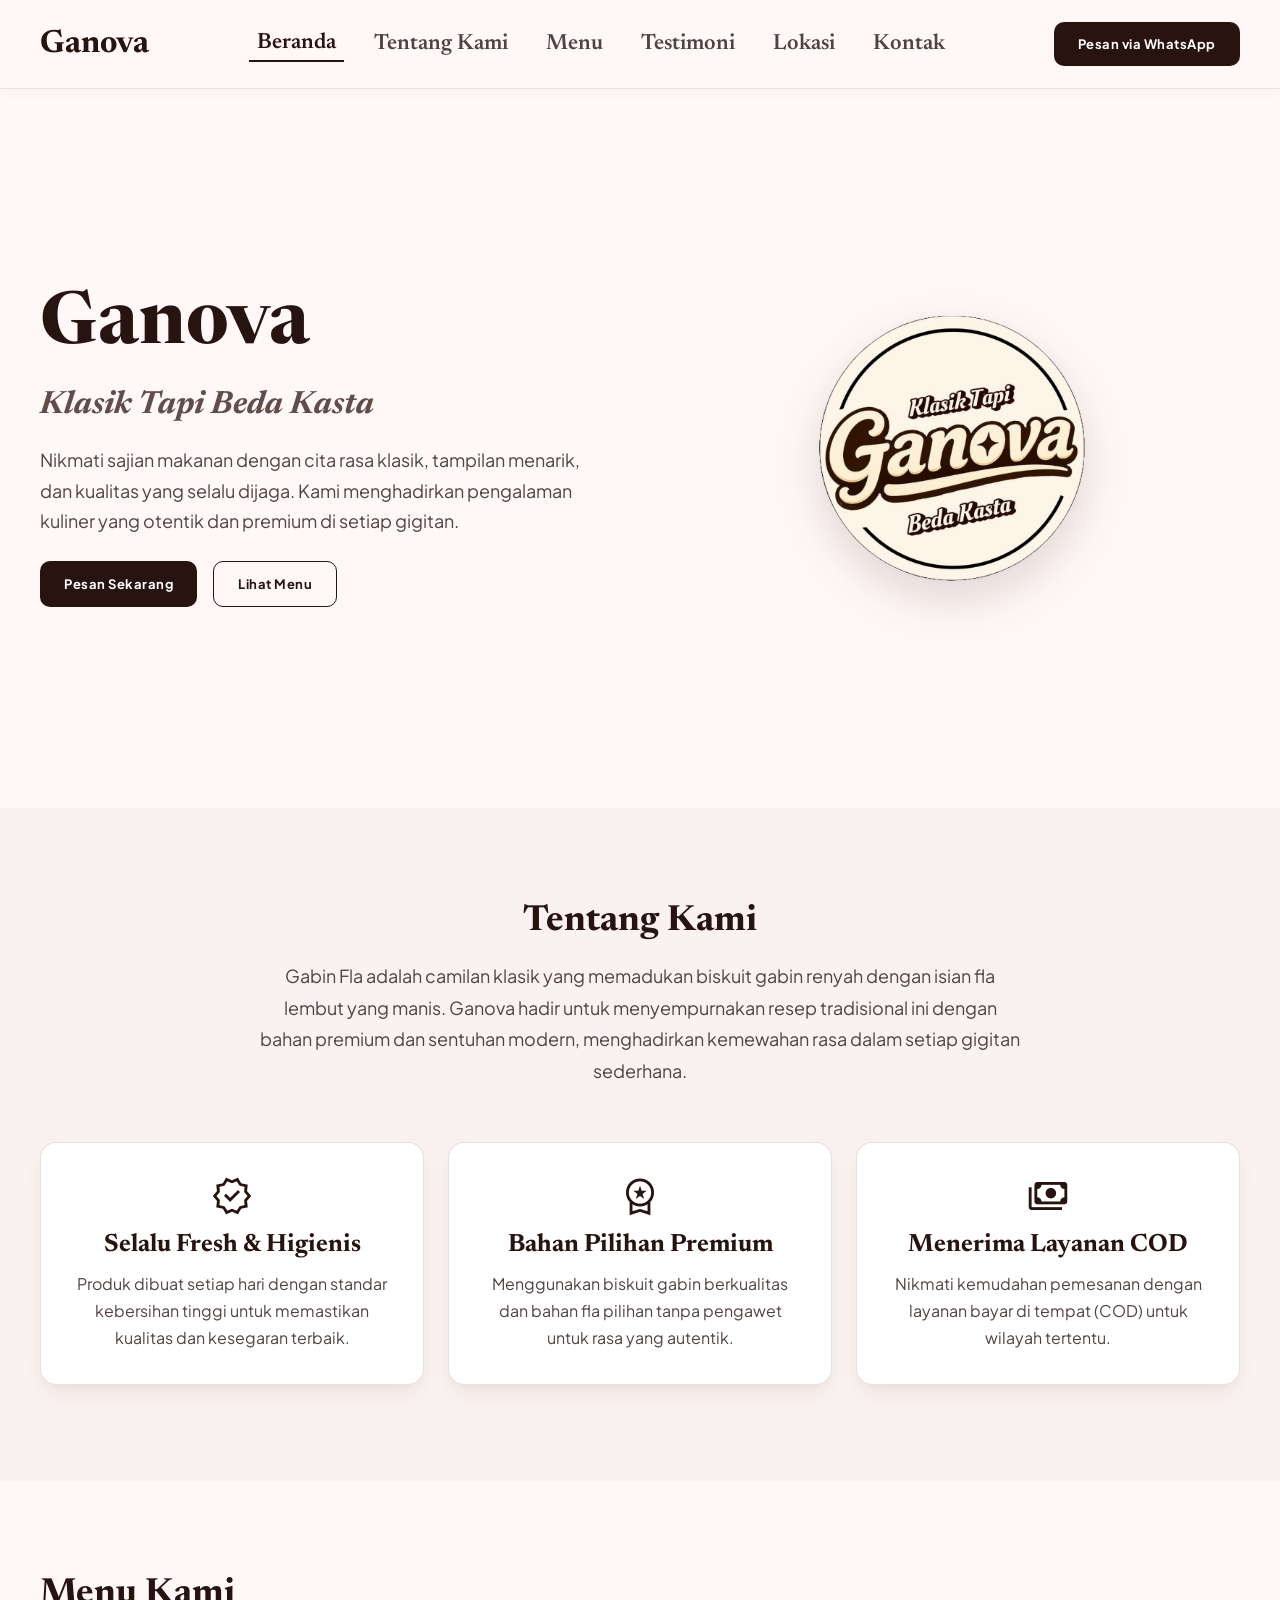
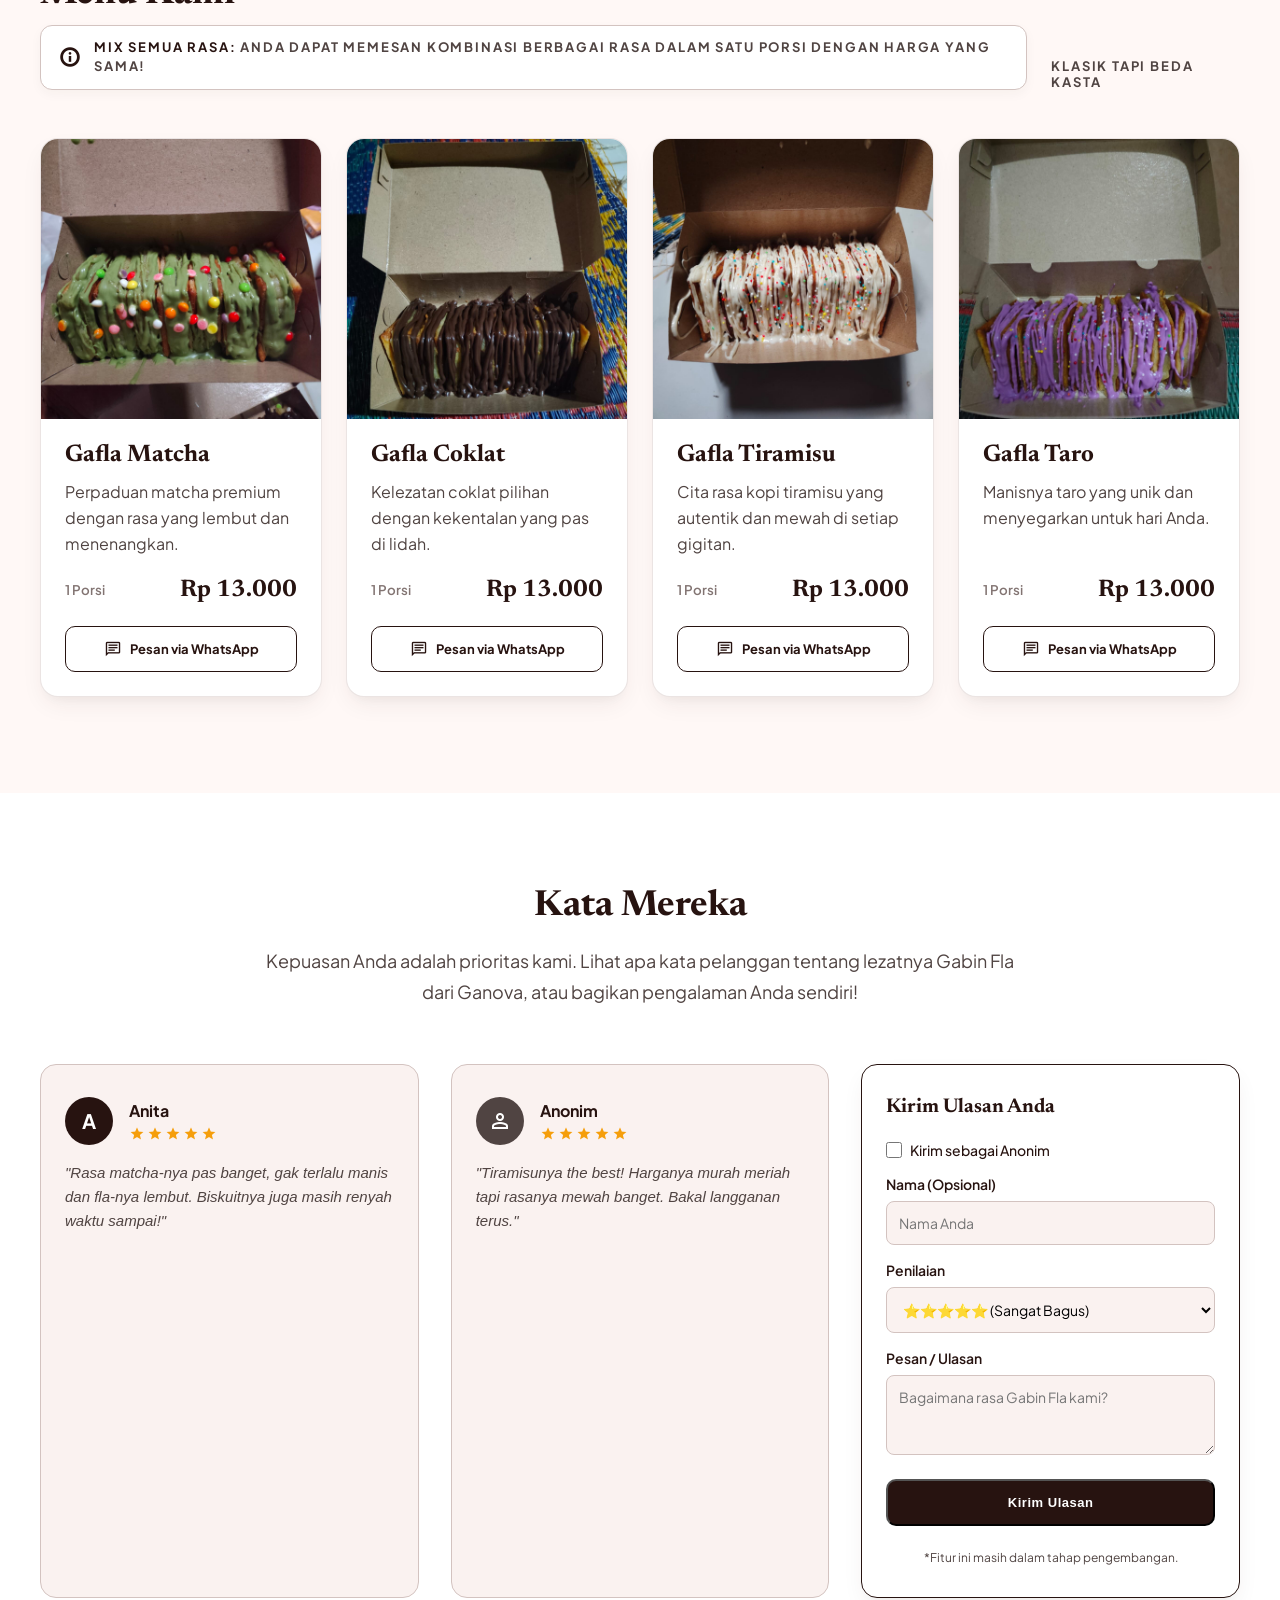
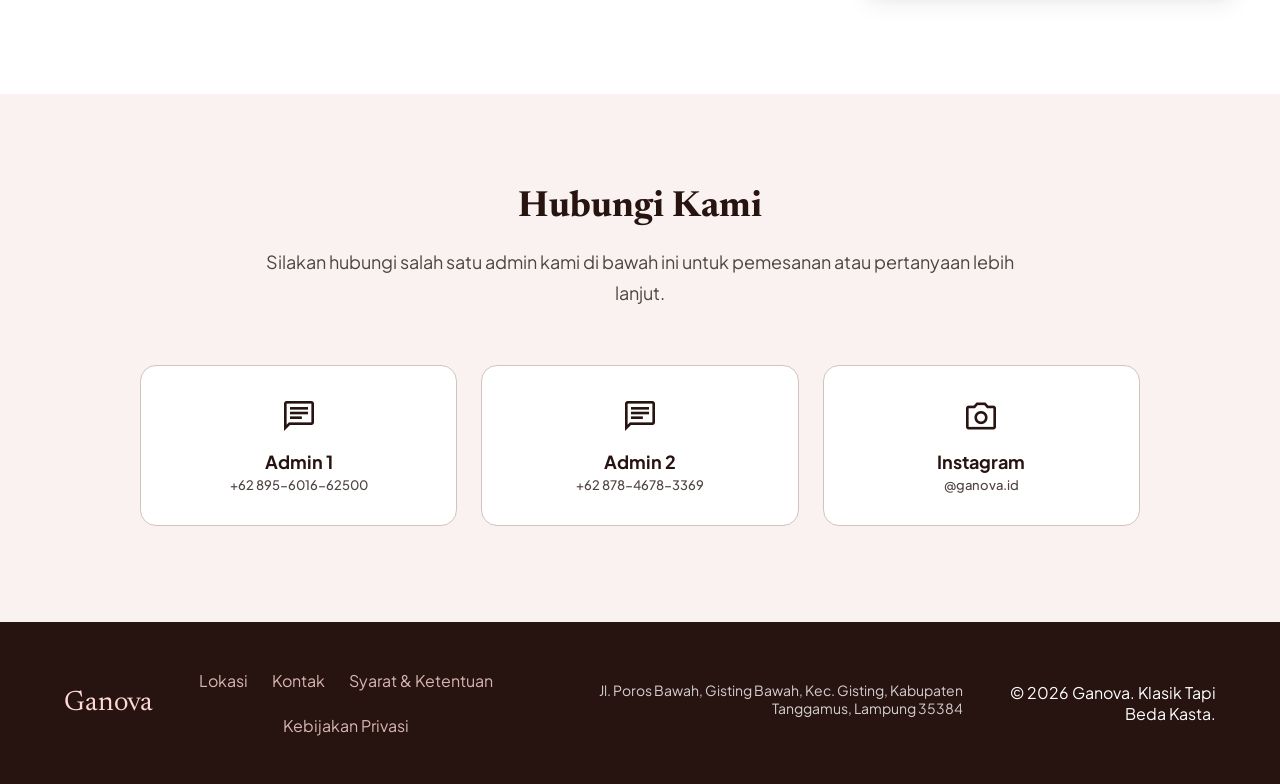
==== commit 0eb9e7f7: "Update menu" ====
--- a/index.html
+++ b/index.html
@@ -159,7 +159,13 @@
       <div class="container">
 
         <div class="menu-head">
-          <h2>Menu Kami</h2>
+          <div class="menu-title-box">
+            <h2>Menu Kami</h2>
+            <div class="menu-note">
+              <span class="material-symbols-outlined">info</span>
+              <span><strong>Mix Semua Rasa:</strong> Anda dapat memesan kombinasi berbagai rasa dalam satu porsi dengan harga yang sama!</span>
+            </div>
+          </div>
           <span>Klasik Tapi Beda Kasta</span>
         </div>
 
@@ -168,7 +174,7 @@
           <!-- Card 1 -->
           <article class="card">
             <div class="card-img">
-              <img src="assets/logo-ganova.png" alt="Gafla Matcha" />
+              <img src="assets/img-matcha.jpeg" alt="Gafla Matcha" />
             </div>
 
             <div class="card-body">
@@ -276,7 +282,6 @@
         </div>
 
       </div>
-    </section>
     </section>
 
     <!-- Testimoni -->
--- a/css/styles.css
+++ b/css/styles.css
@@ -328,6 +328,36 @@
     color: var(--muted);
 }
 
+.menu-title-box {
+    display: flex;
+    flex-direction: column;
+    gap: 12px;
+}
+
+.menu-note {
+    display: inline-flex;
+    align-items: center;
+    gap: 10px;
+    background: var(--surface);
+    padding: 12px 18px;
+    border-radius: 12px;
+    border: 1px solid var(--line);
+    box-shadow: 0 4px 12px rgba(62, 39, 35, 0.04);
+    color: var(--muted);
+    font-size: 14px;
+    line-height: 1.5;
+}
+
+.menu-note .material-symbols-outlined {
+    color: var(--primary);
+    font-size: 22px;
+    flex-shrink: 0;
+}
+
+.menu-note strong {
+    color: var(--primary);
+}
+
 .menu-grid {
     display: grid;
     grid-template-columns: repeat(4, 1fr);
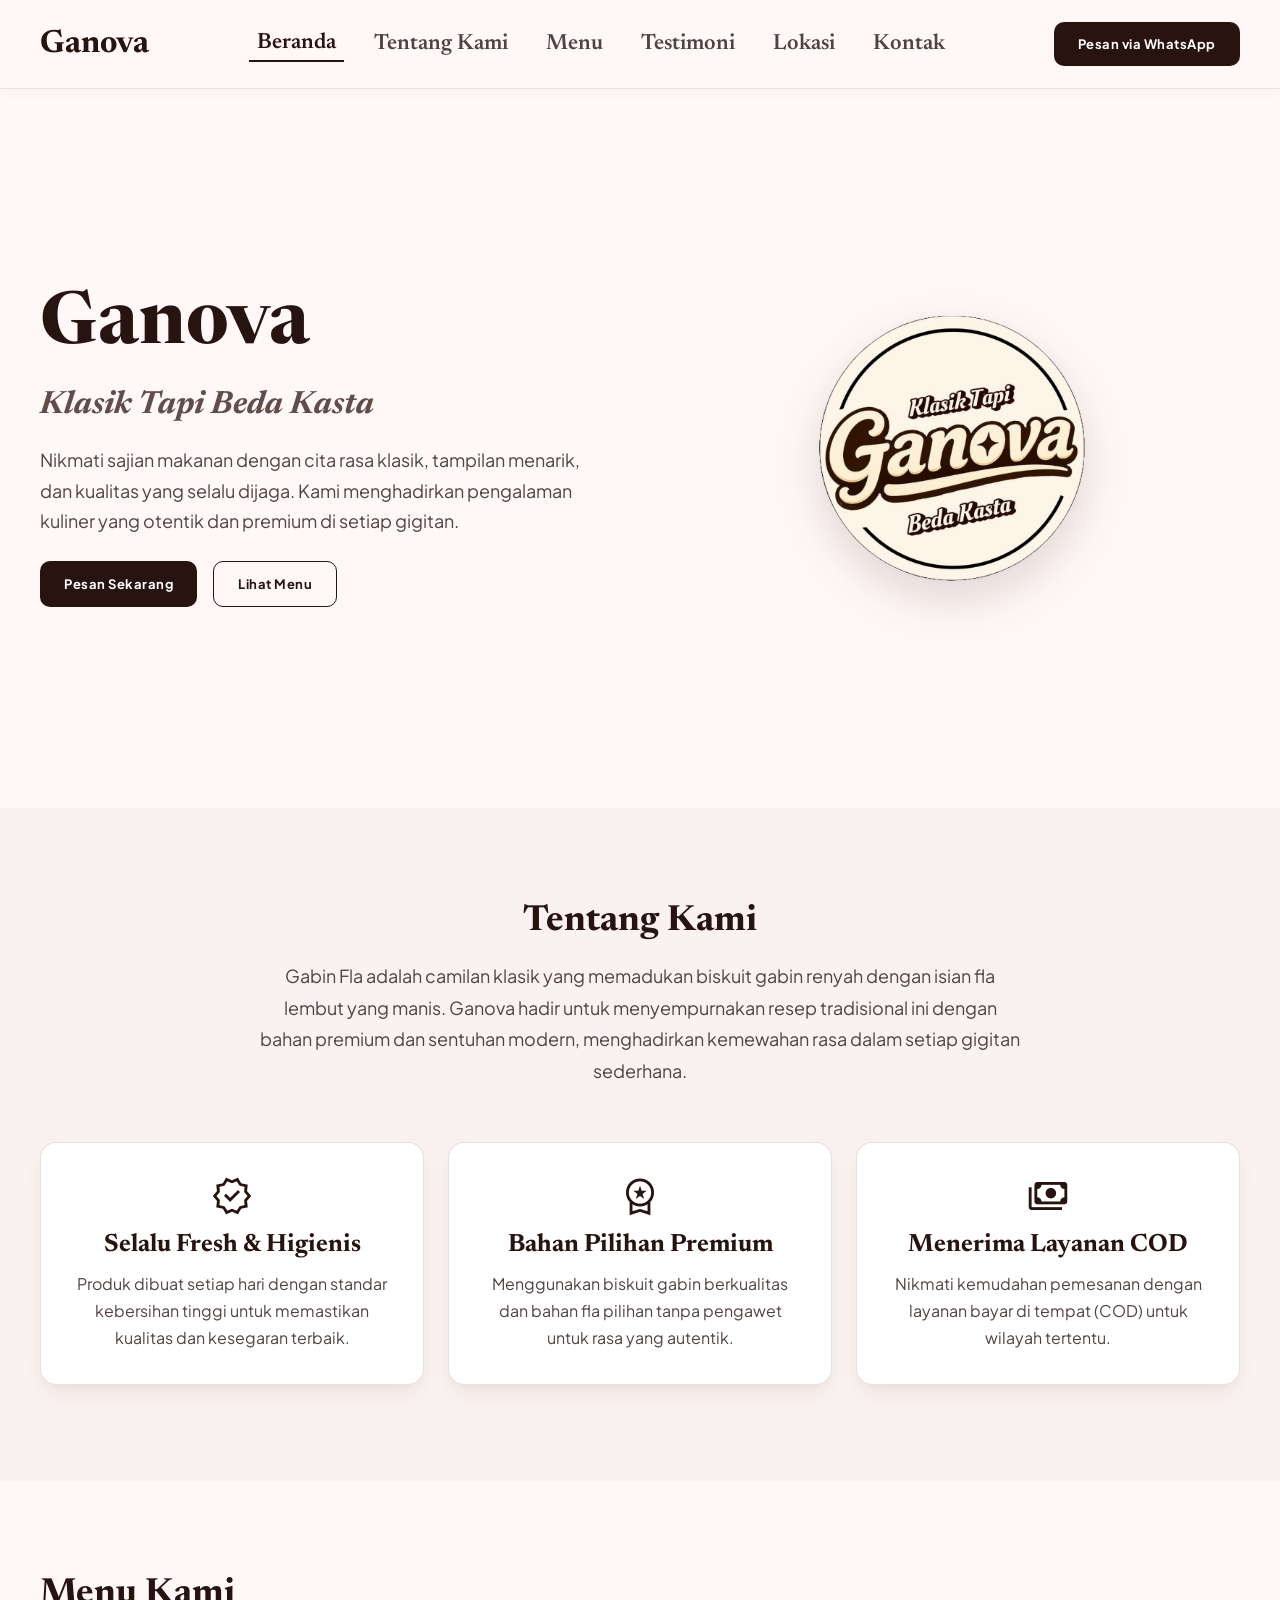
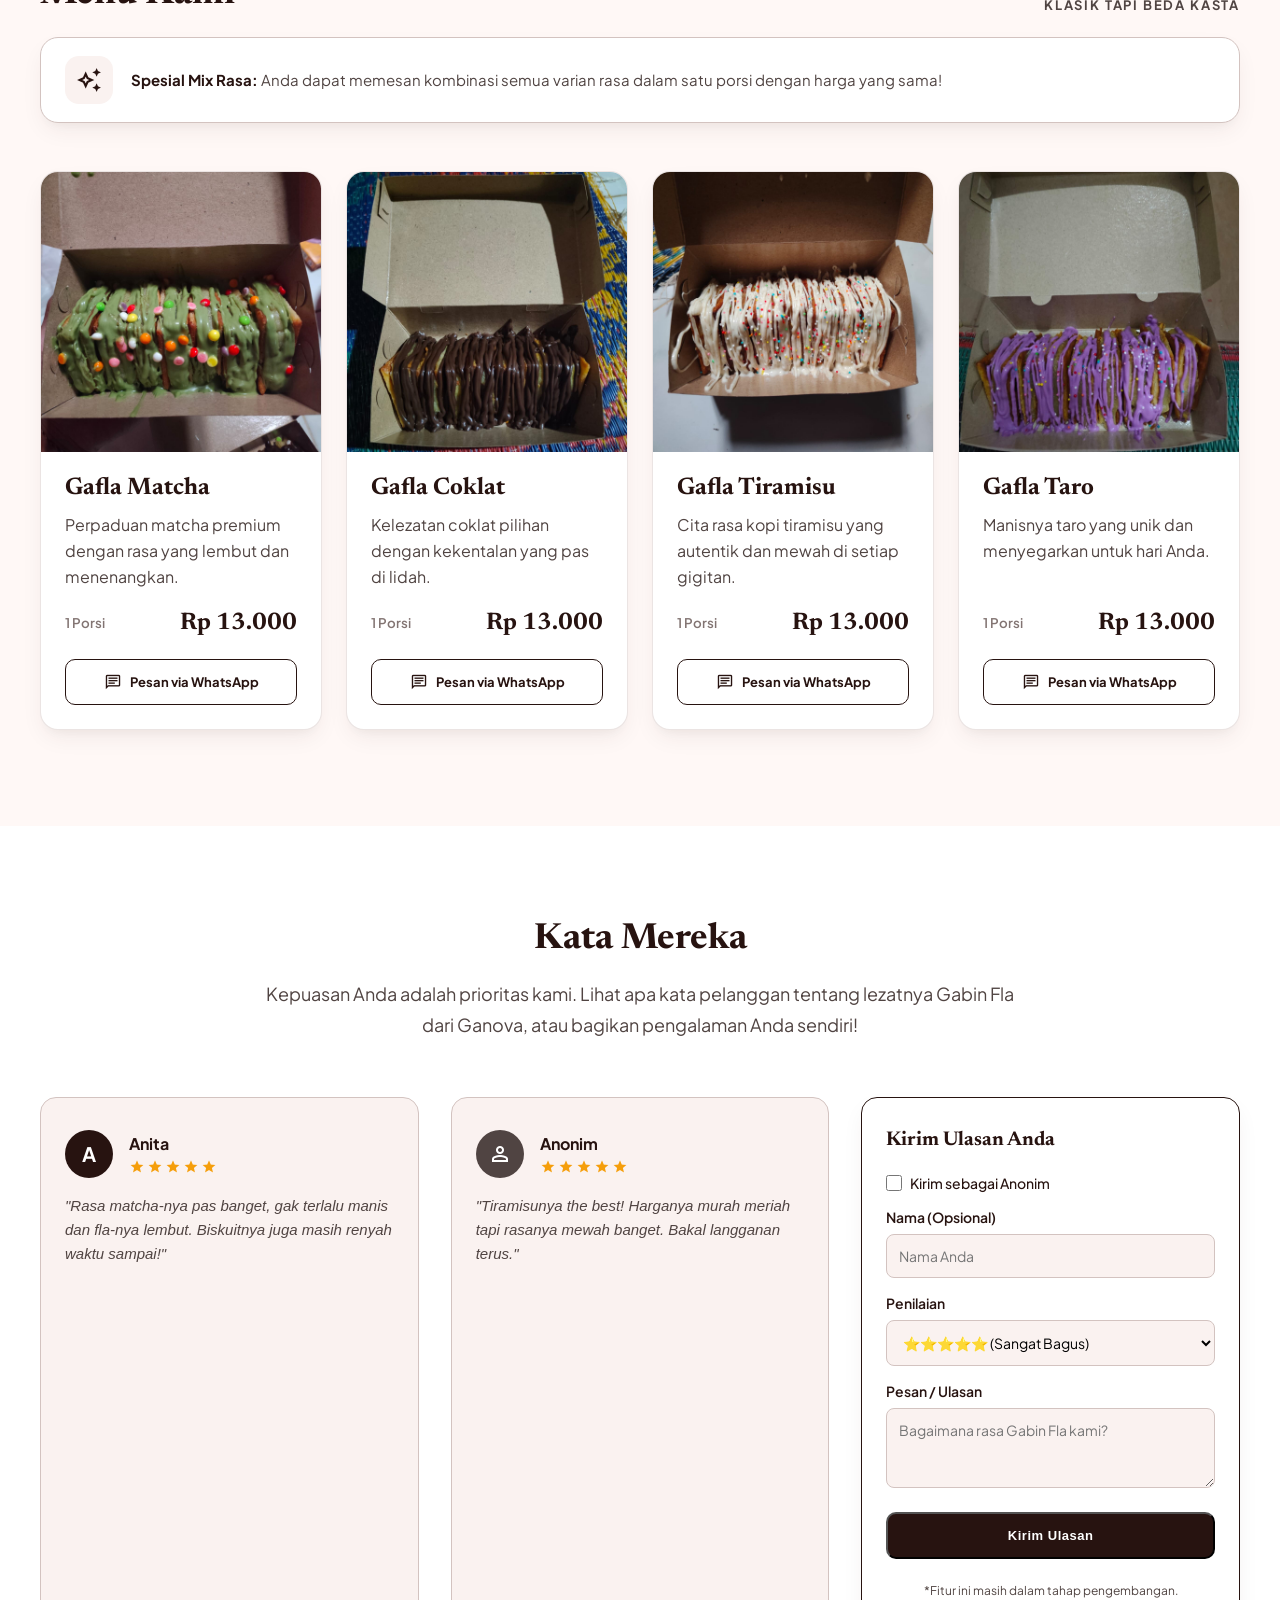
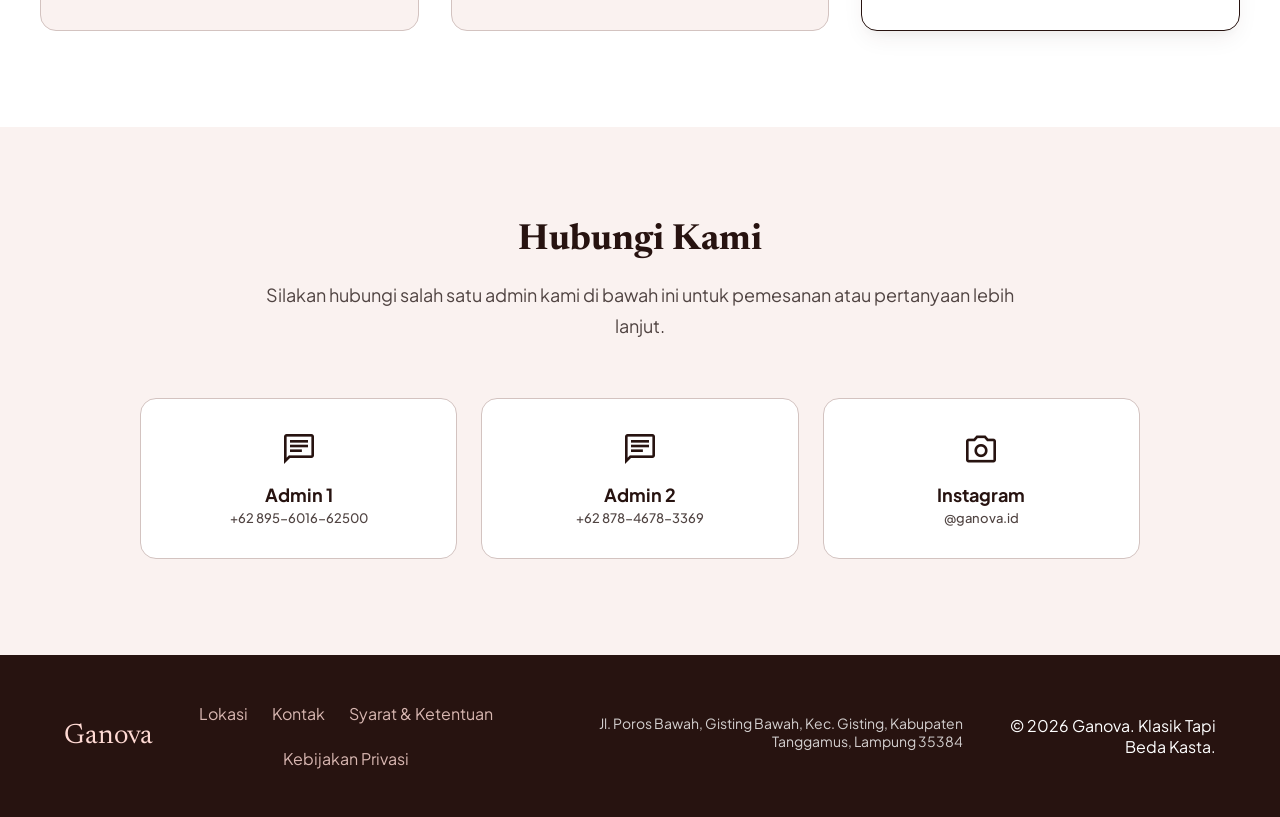
==== commit d9a585dd: "Update menu" ====
--- a/index.html
+++ b/index.html
@@ -159,14 +159,17 @@
       <div class="container">
 
         <div class="menu-head">
-          <div class="menu-title-box">
-            <h2>Menu Kami</h2>
-            <div class="menu-note">
-              <span class="material-symbols-outlined">info</span>
-              <span><strong>Mix Semua Rasa:</strong> Anda dapat memesan kombinasi berbagai rasa dalam satu porsi dengan harga yang sama!</span>
-            </div>
-          </div>
+          <h2>Menu Kami</h2>
           <span>Klasik Tapi Beda Kasta</span>
+        </div>
+
+        <div class="menu-banner">
+          <div class="banner-icon">
+            <span class="material-symbols-outlined">auto_awesome</span>
+          </div>
+          <div class="banner-text">
+            <strong>Spesial Mix Rasa:</strong> Anda dapat memesan kombinasi semua varian rasa dalam satu porsi dengan harga yang sama!
+          </div>
         </div>
 
         <div class="menu-grid">
--- a/css/styles.css
+++ b/css/styles.css
@@ -312,7 +312,7 @@
     align-items: end;
     justify-content: space-between;
     gap: 24px;
-    margin-bottom: 48px;
+    margin-bottom: 24px;
 }
 
 .menu-head h2 {
@@ -328,34 +328,43 @@
     color: var(--muted);
 }
 
-.menu-title-box {
-    display: flex;
-    flex-direction: column;
-    gap: 12px;
-}
-
-.menu-note {
-    display: inline-flex;
-    align-items: center;
-    gap: 10px;
+.menu-banner {
+    display: flex;
+    align-items: center;
+    gap: 18px;
     background: var(--surface);
-    padding: 12px 18px;
-    border-radius: 12px;
+    padding: 18px 24px;
+    border-radius: 18px;
     border: 1px solid var(--line);
-    box-shadow: 0 4px 12px rgba(62, 39, 35, 0.04);
-    color: var(--muted);
-    font-size: 14px;
-    line-height: 1.5;
-}
-
-.menu-note .material-symbols-outlined {
-    color: var(--primary);
-    font-size: 22px;
+    box-shadow: var(--shadow);
+    margin-bottom: 48px;
+}
+
+.banner-icon {
+    display: flex;
+    align-items: center;
+    justify-content: center;
+    width: 48px;
+    height: 48px;
+    border-radius: 14px;
+    background: var(--soft);
+    color: var(--primary);
     flex-shrink: 0;
 }
 
-.menu-note strong {
-    color: var(--primary);
+.banner-icon .material-symbols-outlined {
+    font-size: 26px;
+}
+
+.banner-text {
+    font-size: 15px;
+    line-height: 1.6;
+    color: var(--muted);
+}
+
+.banner-text strong {
+    color: var(--primary);
+    font-weight: 700;
 }
 
 .menu-grid {
@@ -1006,10 +1015,24 @@
 
     .menu-head {
         display: block;
+        margin-bottom: 20px;
     }
 
     .menu-head span {
         display: none;
+    }
+
+    .menu-banner {
+        flex-direction: column;
+        text-align: center;
+        padding: 20px;
+        gap: 12px;
+        margin-bottom: 32px;
+        border-radius: 16px;
+    }
+
+    .banner-text {
+        font-size: 14px;
     }
 
     .menu-grid {
